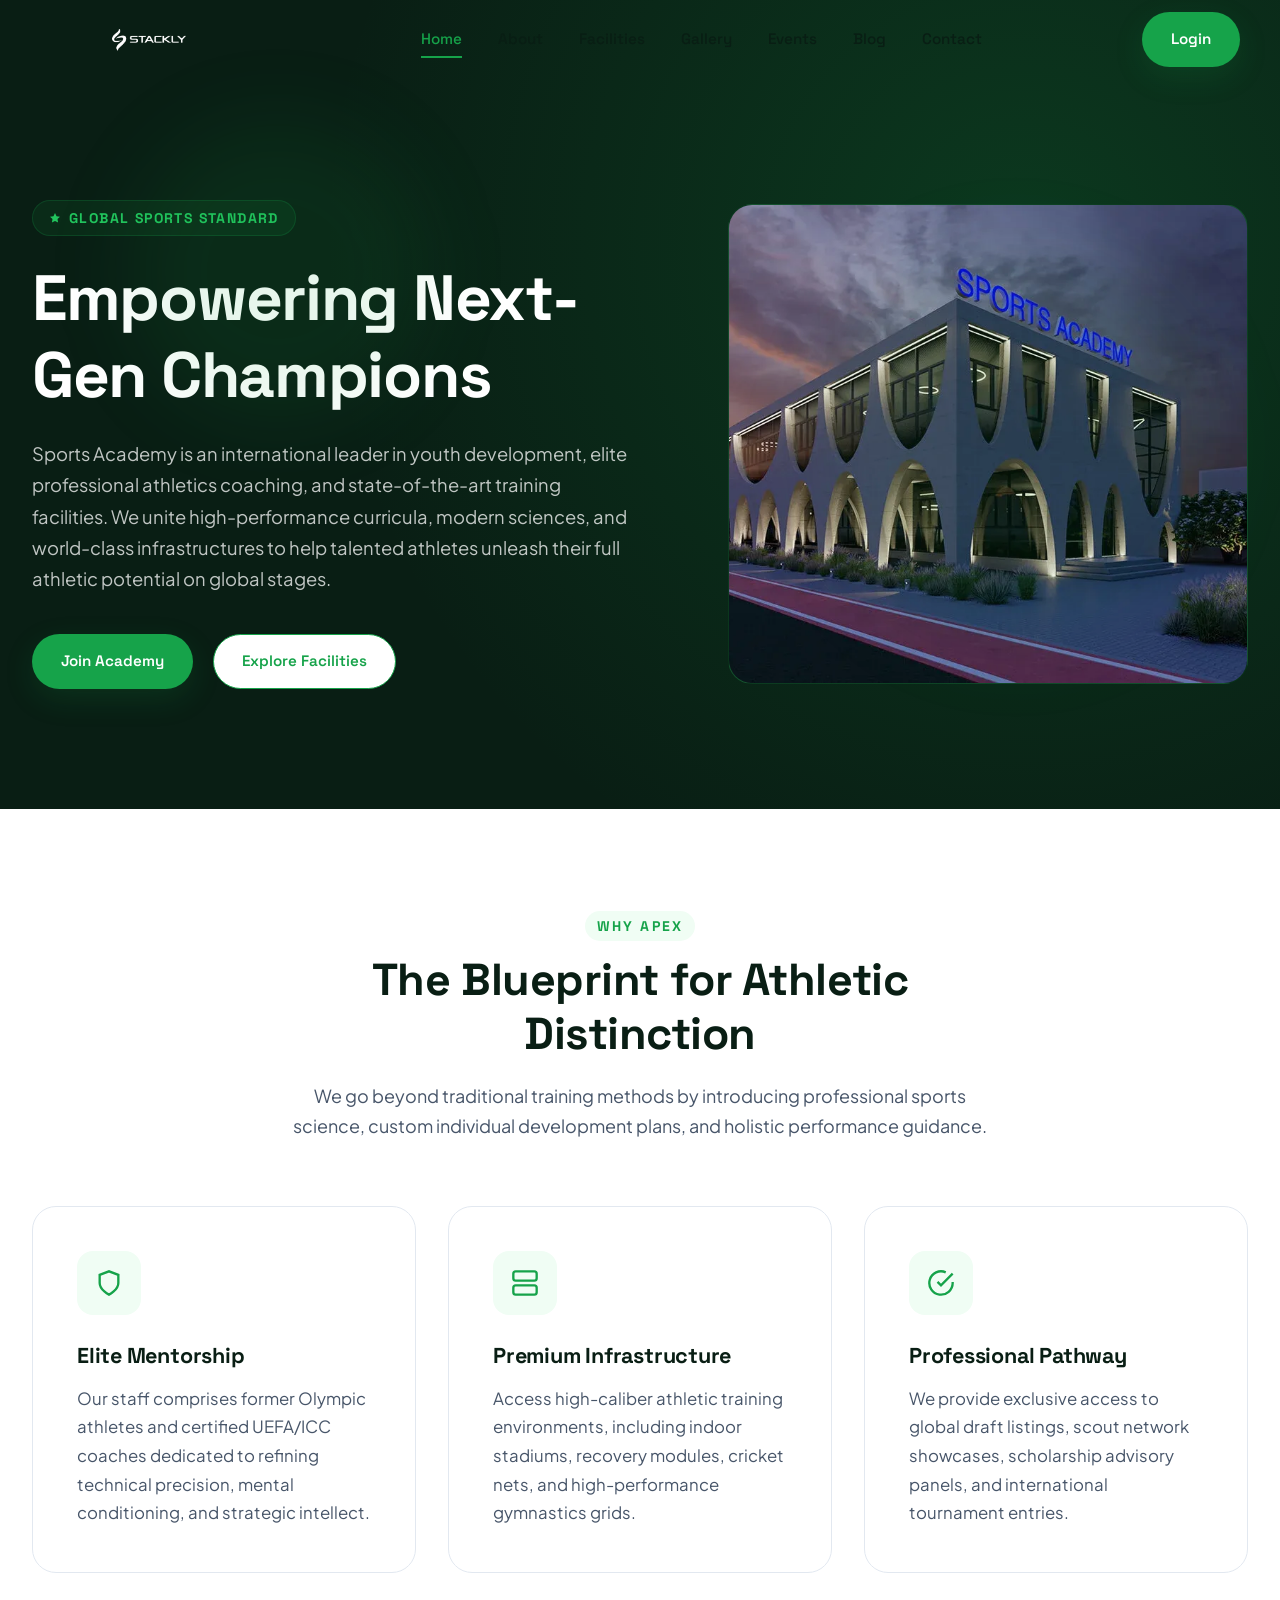
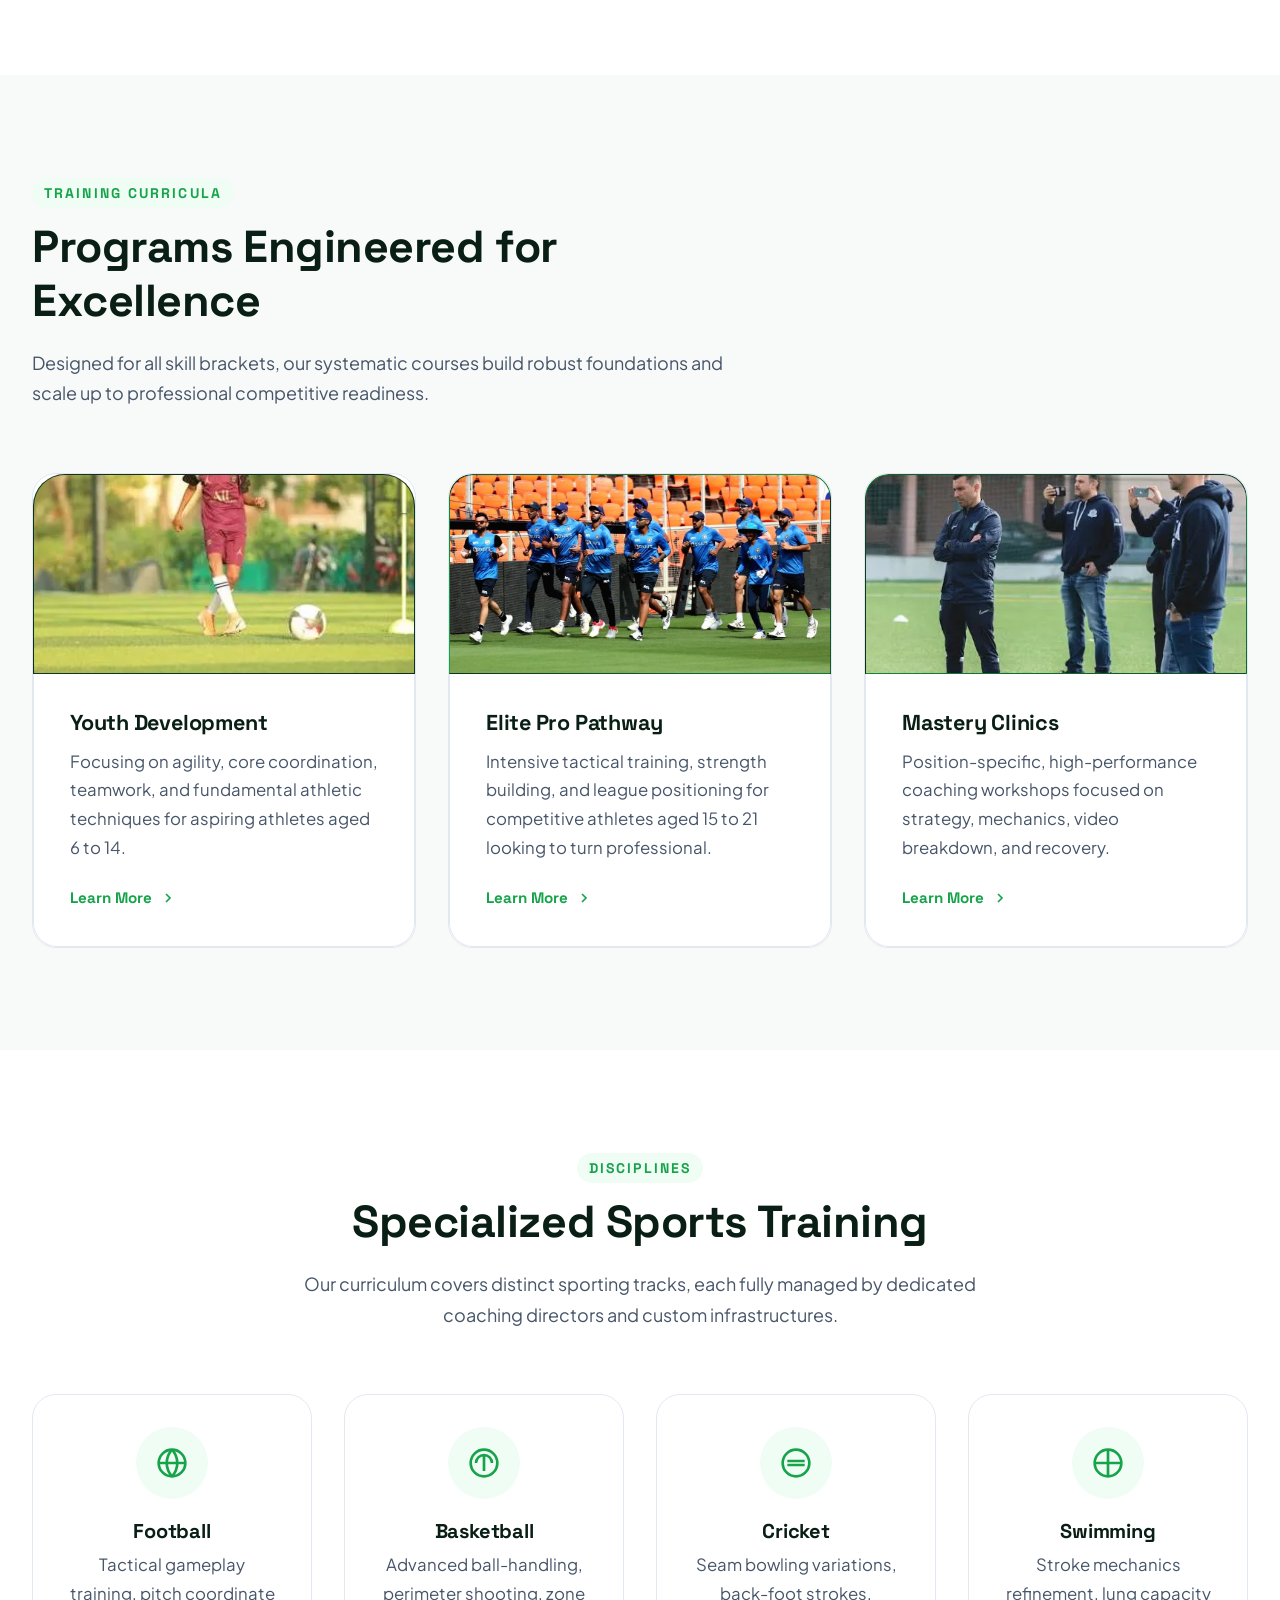
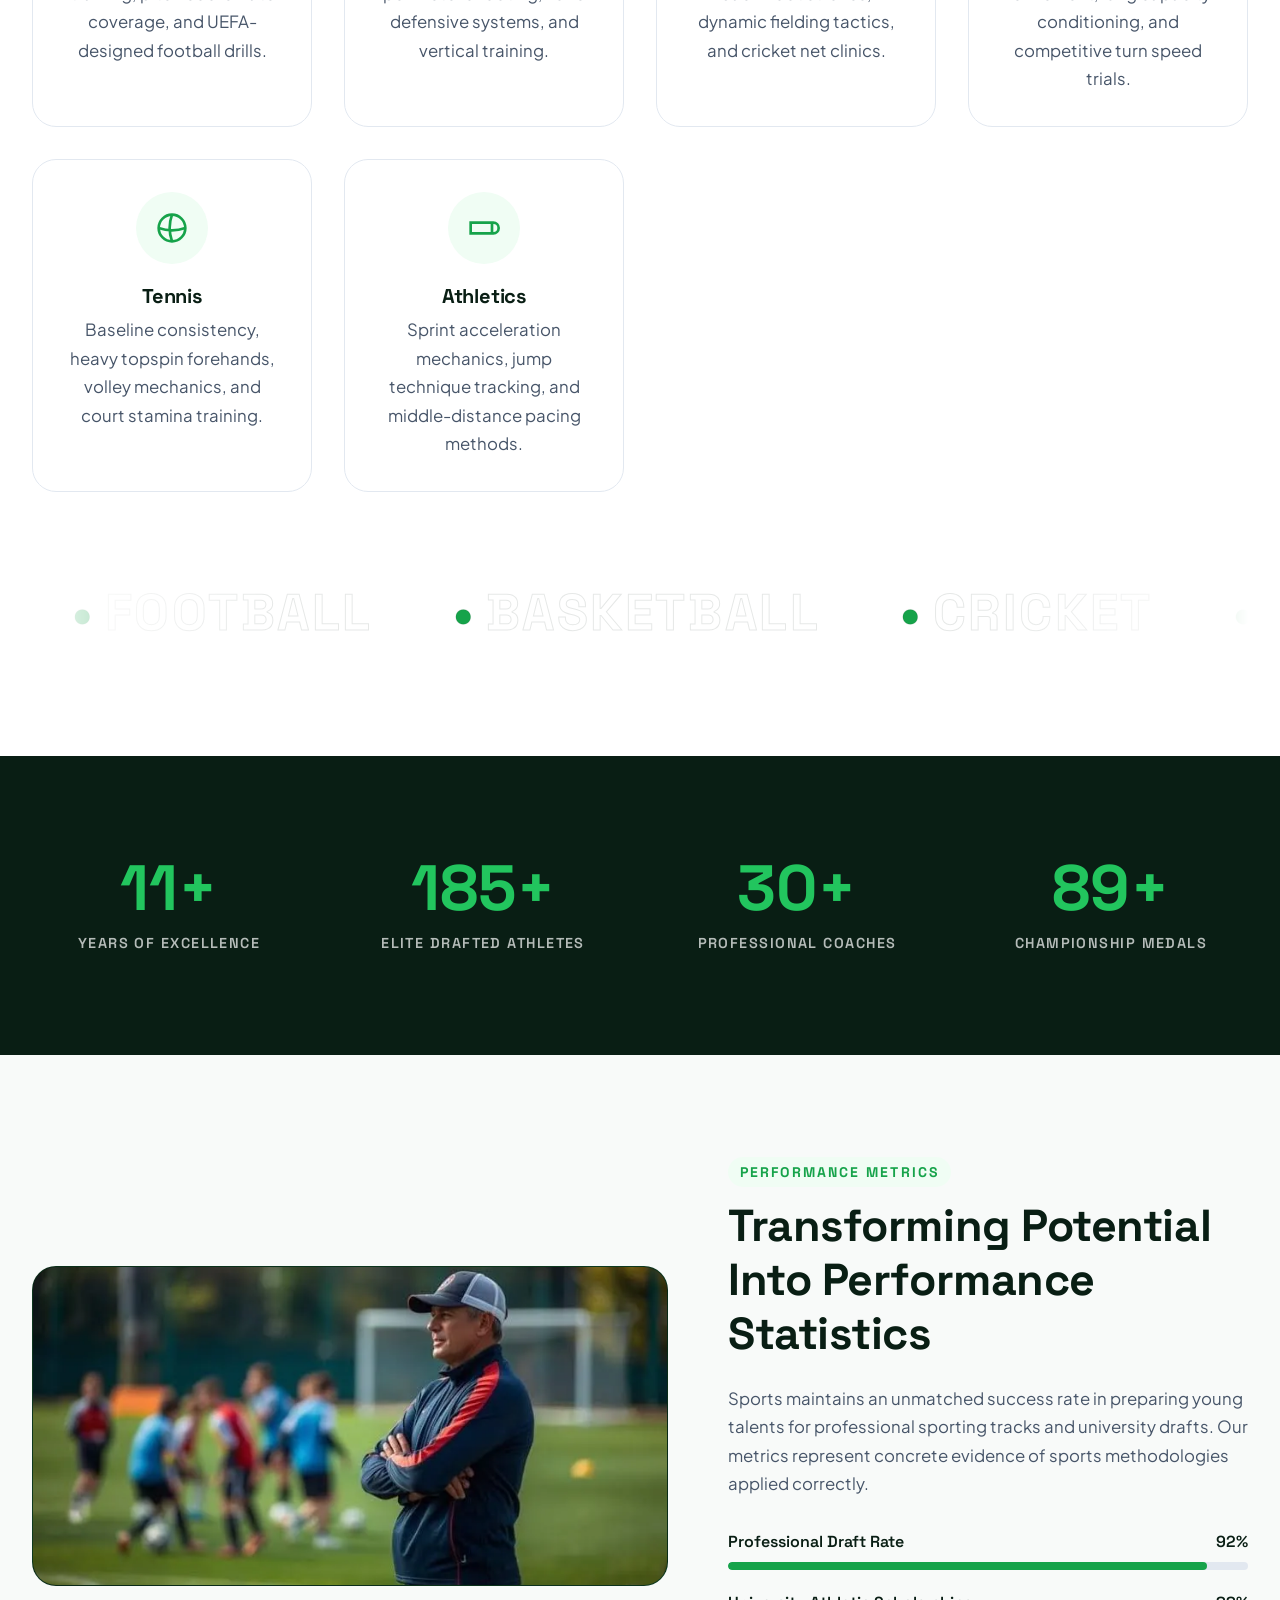
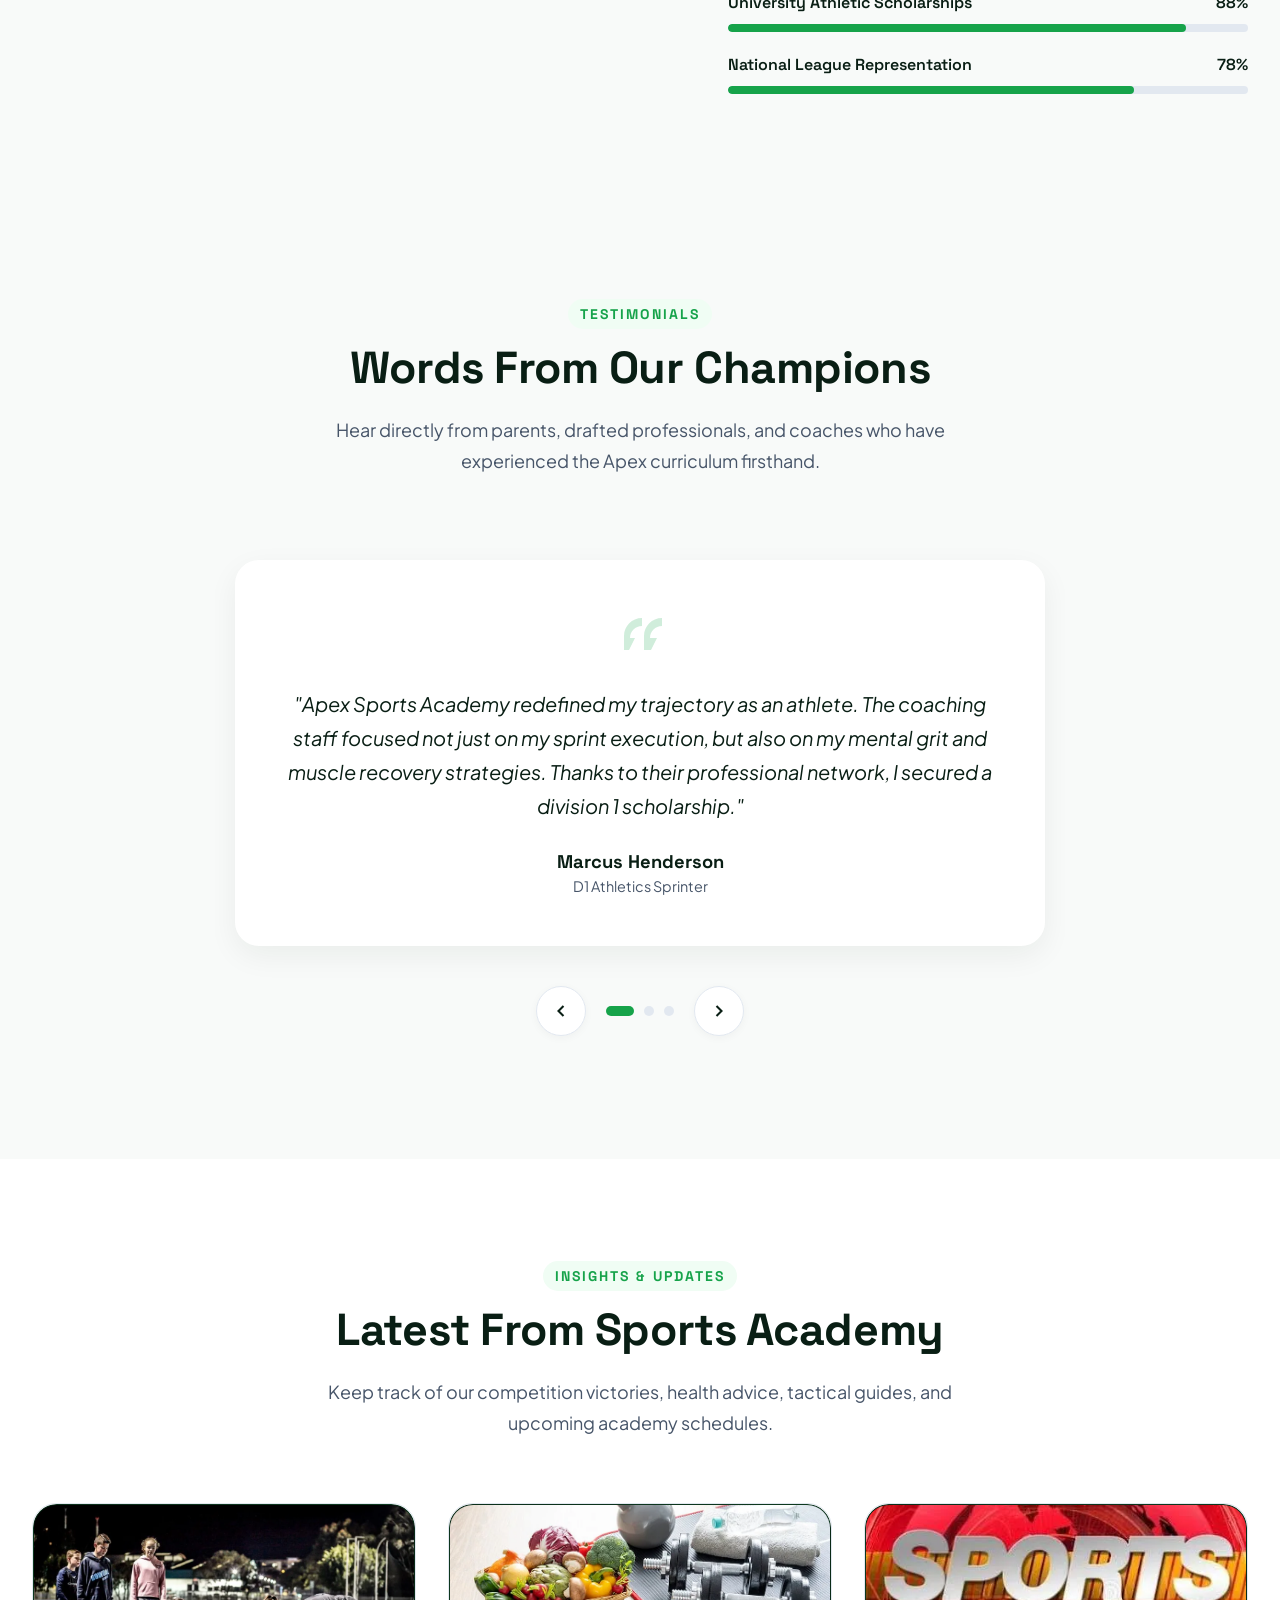
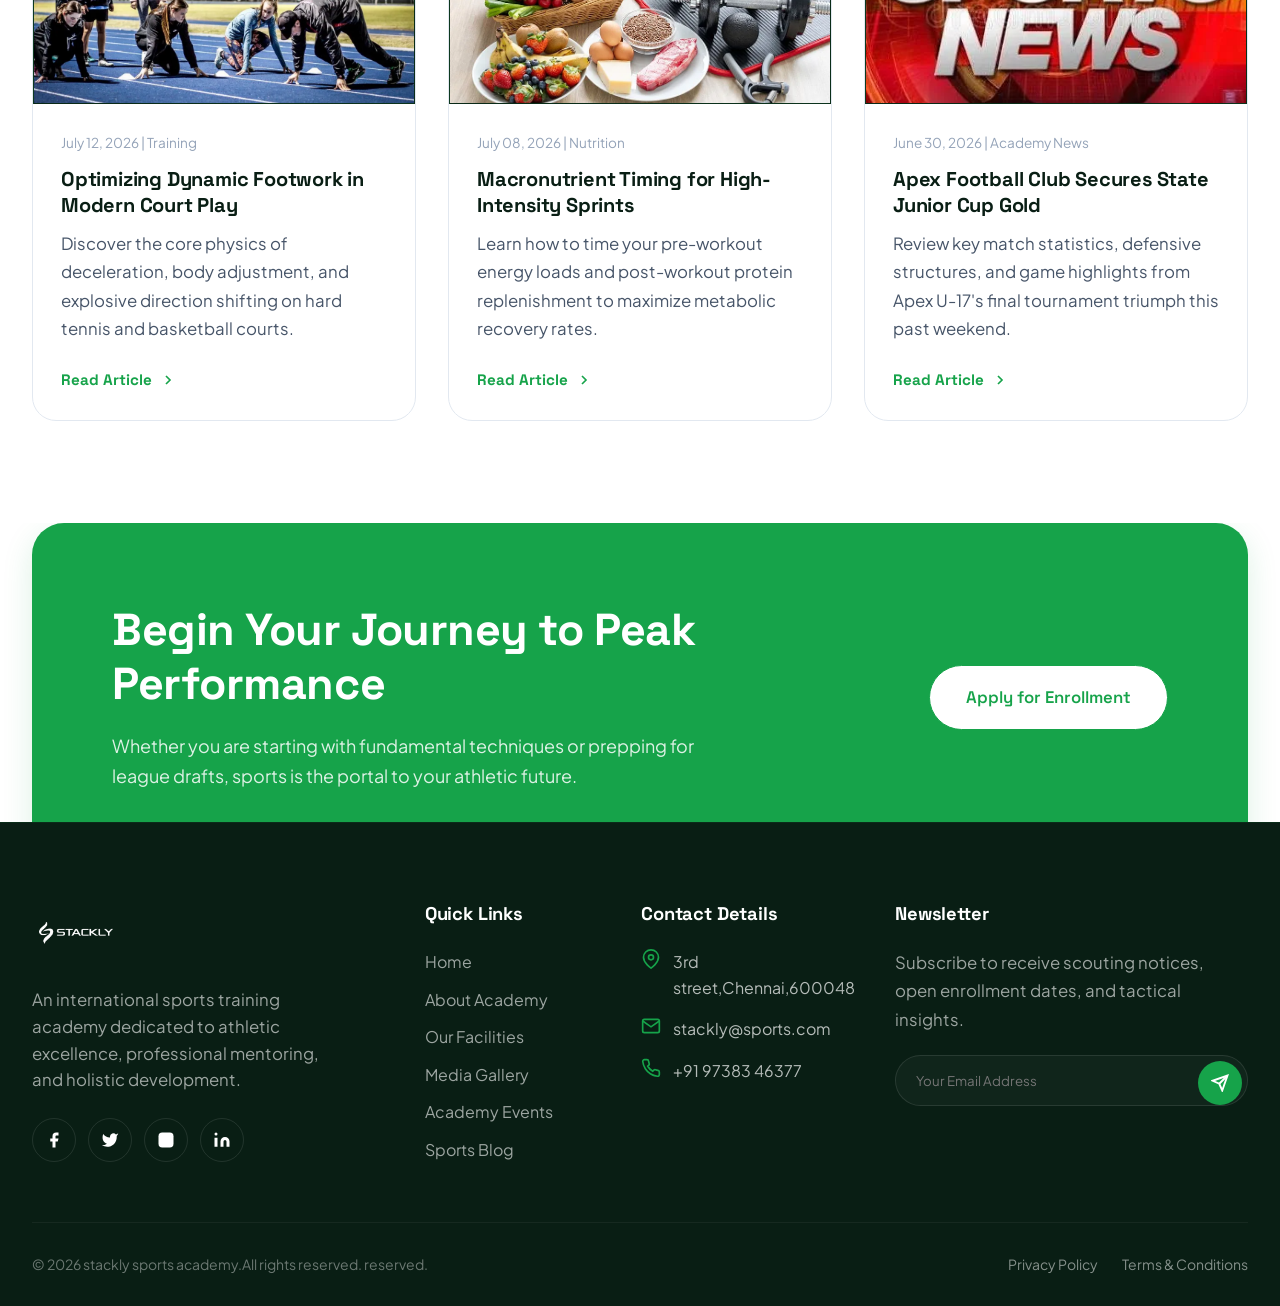
==== index.html @ f3dc6367 "first commit" ====
<!DOCTYPE html>
<html lang="en">

<head>
  <meta charset="UTF-8">
  <meta name="viewport" content="width=device-width, initial-scale=1.0">
  <title> Sports Academy </title>
  <meta name="description"
    content="Welcome to Apex Sports Academy, a premium international training center providing elite coaching, world-class athletic facilities, and professional development programs.">

  <!-- CSS Stylesheets -->
  <link rel="stylesheet" href="assets/css/variables.css">
  <link rel="stylesheet" href="assets/css/main.css">
  <link rel="stylesheet" href="assets/css/components.css">
  <link rel="stylesheet" href="assets/css/animations.css">
  <link rel="stylesheet" href="assets/css/pages.css">
</head>

<body>

  <!-- Scroll Progress Indicator -->
  <div class="scroll-progress-container">
    <div class="scroll-progress-bar"></div>
  </div>

  <!-- Custom Page Preloader -->
  <div id="loader-overlay">
    <div class="loader-card">
      <div class="loader-ring-wrapper">
        <div class="loader-glow"></div>
        <div class="loader-circle"></div>
        <img src="assets/logo.webp" alt="Apex Logo" class="loader-logo">
        <div class="particle p1"></div>
        <div class="particle p2"></div>
        <div class="particle p3"></div>
        <div class="particle p4"></div>
      </div>
      <h2 class="loader-title">Sports Academy</h2>
      <div class="loader-text-wrapper">
        <span class="loader-message">Preparing Your Experience</span>
        <span class="loader-dots"><span>.</span><span>.</span><span>.</span></span>
      </div>
    </div>
  </div>

  <!-- Sticky Navbar Header -->
  <header class="main-header">
    <div class="container nav-container">
      <a href="index.html" class="logo-link">
        <img src="assets/logo.webp" alt="IT Logo" class="site-logo">
      </a>

      <nav class="nav-menu">
        <a href="index.html" class="nav-link active">Home</a>
        <a href="about.html" class="nav-link">About</a>
        <a href="facilities.html" class="nav-link">Facilities</a>
        <a href="gallery.html" class="nav-link">Gallery</a>
        <a href="events.html" class="nav-link">Events</a>
        <a href="blog.html" class="nav-link">Blog</a>
        <a href="contact.html" class="nav-link">Contact</a>
      </nav>
      <div class="header-actions">
        <a href="#" class="btn btn-primary login-trigger">Login</a>
        <button class="mobile-nav-toggle" aria-label="Toggle Navigation">
          <span></span>
          <span></span>
          <span></span>
        </button>
      </div>
    </div>
  </header>

  <!-- Mobile Drawer Menu -->
  <div class="mobile-drawer-overlay"></div>
  <div class="mobile-drawer">
    <div class="mobile-drawer-logo-section">
      <a href="index.html" class="mobile-drawer-logo-link">
        <img src="assets/logo2.webp" alt="Sports Academy Logo" class="mobile-drawer-logo">
      </a>
    </div>
    <nav class="mobile-nav-links">
      <a href="index.html" class="mobile-nav-link active">
        <svg viewBox="0 0 24 24" width="18" height="18" fill="none" stroke="currentColor" stroke-width="2"
          stroke-linecap="round" stroke-linejoin="round">
          <path d="m3 9 9-7 9 7v11a2 2 0 0 1-2 2H5a2 2 0 0 1-2-2z" />
          <polyline points="9 22 9 12 15 12 15 22" />
        </svg>
        <span>Home</span>
      </a>
      <a href="about.html" class="mobile-nav-link">
        <svg viewBox="0 0 24 24" width="18" height="18" fill="none" stroke="currentColor" stroke-width="2"
          stroke-linecap="round" stroke-linejoin="round">
          <circle cx="12" cy="12" r="10" />
          <path d="M12 16v-4" />
          <path d="M12 8h.01" />
        </svg>
        <span>About</span>
      </a>
      <a href="facilities.html" class="mobile-nav-link">
        <svg viewBox="0 0 24 24" width="18" height="18" fill="none" stroke="currentColor" stroke-width="2"
          stroke-linecap="round" stroke-linejoin="round">
          <rect x="3" y="3" width="18" height="18" rx="2" />
          <path d="M9 3v18" />
          <path d="M15 3v18" />
          <path d="M3 9h18" />
          <path d="M3 15h18" />
        </svg>
        <span>Facilities</span>
      </a>
      <a href="gallery.html" class="mobile-nav-link">
        <svg viewBox="0 0 24 24" width="18" height="18" fill="none" stroke="currentColor" stroke-width="2"
          stroke-linecap="round" stroke-linejoin="round">
          <rect x="3" y="3" width="18" height="18" rx="2" ry="2" />
          <circle cx="9" cy="9" r="2" />
          <path d="m21 15-3.086-3.086a2 2 0 0 0-2.828 0L6 21" />
        </svg>
        <span>Gallery</span>
      </a>
      <a href="events.html" class="mobile-nav-link">
        <svg viewBox="0 0 24 24" width="18" height="18" fill="none" stroke="currentColor" stroke-width="2"
          stroke-linecap="round" stroke-linejoin="round">
          <rect x="3" y="4" width="18" height="18" rx="2" ry="2" />
          <line x1="16" y1="2" x2="16" y2="6" />
          <line x1="8" y1="2" x2="8" y2="6" />
          <line x1="3" y1="10" x2="21" y2="10" />
        </svg>
        <span>Events</span>
      </a>
      <a href="blog.html" class="mobile-nav-link">
        <svg viewBox="0 0 24 24" width="18" height="18" fill="none" stroke="currentColor" stroke-width="2"
          stroke-linecap="round" stroke-linejoin="round">
          <path d="M4 19.5v-15A2.5 2.5 0 0 1 6.5 2H20v20H6.5a2.5 2.5 0 0 1-2.5-2.5Z" />
          <path d="M6 6h10" />
          <path d="M6 10h10" />
        </svg>
        <span>Blog</span>
      </a>
      <a href="contact.html" class="mobile-nav-link">
        <svg viewBox="0 0 24 24" width="18" height="18" fill="none" stroke="currentColor" stroke-width="2"
          stroke-linecap="round" stroke-linejoin="round">
          <path
            d="M22 16.92v3a2 2 0 0 1-2.18 2 19.79 19.79 0 0 1-8.63-3.07 19.5 19.5 0 0 1-6-6 19.79 19.79 0 0 1-3.07-8.67A2 2 0 0 1 4.11 2h3a2 2 0 0 1 2 1.72 12.84 12.84 0 0 0 .7 2.81 2 2 0 0 1-.45 2.11L8.09 9.91a16 16 0 0 0 6 6l1.27-1.27a2 2 0 0 1 2.11-.45 12.84 12.84 0 0 0 2.81.7A2 2 0 0 1 22 16.92z" />
        </svg>
        <span>Contact</span>
      </a>
    </nav>
    <div class="mobile-drawer-btn-wrapper">
      <a href="#" class="btn btn-primary login-trigger">Login Portal</a>
    </div>
    <div class="mobile-drawer-contact-info">
      <div class="mobile-drawer-contact-title">📞 Contact Us</div>
      <a href="tel:+919865755478" class="mobile-drawer-contact-link">
        <svg viewBox="0 0 24 24" width="14" height="14" fill="none" stroke="currentColor" stroke-width="2.5"
          stroke-linecap="round" stroke-linejoin="round">
          <path
            d="M22 16.92v3a2 2 0 0 1-2.18 2 19.79 19.79 0 0 1-8.63-3.07 19.5 19.5 0 0 1-6-6 19.79 19.79 0 0 1-3.07-8.67A2 2 0 0 1 4.11 2h3a2 2 0 0 1 2 1.72 12.84 12.84 0 0 0 .7 2.81 2 2 0 0 1-.45 2.11L8.09 9.91a16 16 0 0 0 6 6l1.27-1.27a2 2 0 0 1 2.11-.45 12.84 12.84 0 0 0 2.81.7A2 2 0 0 1 22 16.92z" />
        </svg>
        <span>+91 98657-55478</span>
      </a>
    </div>
  </div>

  <main class="page-transitioning">
    <!-- Premium Hero Section -->
    <section class="hero-section">
      <div class="floating-shapes-container">
        <div class="floating-shape shape-1"></div>
        <div class="floating-shape shape-2"></div>
      </div>
      <div class="container">
        <div class="hero-grid">
          <div class="hero-content reveal fade-right">
            <span class="hero-tag">
              <svg width="12" height="12" viewBox="0 0 24 24" fill="currentColor">
                <polygon
                  points="12 2 15.09 8.26 22 9.27 17 14.14 18.18 21.02 12 17.77 5.82 21.02 7 14.14 2 9.27 8.91 8.26 12 2" />
              </svg>
              Global Sports Standard
            </span>
            <h1 class="hero-title">Empowering Next-Gen Champions</h1>
            <p class="hero-desc"> Sports Academy is an international leader in youth development, elite professional
              athletics coaching, and state-of-the-art training facilities. We unite high-performance curricula, modern
              sciences, and world-class infrastructures to help talented athletes unleash their full athletic potential
              on global stages.</p>
            <div class="hero-btns">
              <a href="contact.html" class="btn btn-primary">Join Academy</a>
              <a href="facilities.html" class="btn btn-secondary">Explore Facilities</a>
            </div>
          </div>
          <div class="hero-image reveal fade-left delay-2">
            <!-- Image Placeholder 1: Hero Image -->
            <div class="img-placeholder hero-placeholder">
              <img src="assets/h1.webp" alt="Apex Training Center Arena" class="site-image" loading="eager">
            </div>
          </div>
        </div>
      </div>
    </section>

    <!-- Why Choose Us Section -->
    <section class="wcu-section">
      <div class="container">
        <div class="section-header center reveal fade-up">
          <span class="section-tag">Why Apex</span>
          <h2 class="section-title">The Blueprint for Athletic Distinction</h2>
          <p class="section-desc">We go beyond traditional training methods by introducing professional sports science,
            custom individual development plans, and holistic performance guidance.</p>
        </div>
        <div class="grid grid-3">
          <div class="wcu-card card-lift reveal fade-up delay-1">
            <div class="wcu-icon-box">
              <svg viewBox="0 0 24 24">
                <path d="M12 22s8-4 8-10V5l-8-3-8 3v7c0 6 8 10 8 10z" />
              </svg>
            </div>
            <h3 class="wcu-title">Elite Mentorship</h3>
            <p>Our staff comprises former Olympic athletes and certified UEFA/ICC coaches dedicated to refining
              technical precision, mental conditioning, and strategic intellect.</p>
          </div>
          <div class="wcu-card card-lift reveal fade-up delay-2">
            <div class="wcu-icon-box">
              <svg viewBox="0 0 24 24">
                <rect x="2" y="2" width="20" height="8" rx="2" ry="2" />
                <rect x="2" y="14" width="20" height="8" rx="2" ry="2" />
                <line x1="6" y1="6" x2="6.01" y2="6" />
                <line x1="6" y1="18" x2="6.01" y2="18" />
              </svg>
            </div>
            <h3 class="wcu-title">Premium Infrastructure</h3>
            <p>Access high-caliber athletic training environments, including indoor stadiums, recovery modules, cricket
              nets, and high-performance gymnastics grids.</p>
          </div>
          <div class="wcu-card card-lift reveal fade-up delay-3">
            <div class="wcu-icon-box">
              <svg viewBox="0 0 24 24">
                <path d="M22 11.08V12a10 10 0 1 1-5.93-9.14" />
                <polyline points="22 4 12 14.01 9 11.01" />
              </svg>
            </div>
            <h3 class="wcu-title">Professional Pathway</h3>
            <p>We provide exclusive access to global draft listings, scout network showcases, scholarship advisory
              panels, and international tournament entries.</p>
          </div>
        </div>
      </div>
    </section>

    <!-- Training Programs Section -->
    <section class="programs-section" style="background-color: var(--color-gray-light);">
      <div class="container">
        <div class="section-header reveal fade-up">
          <span class="section-tag">Training Curricula</span>
          <h2 class="section-title">Programs Engineered for Excellence</h2>
          <p class="section-desc">Designed for all skill brackets, our systematic courses build robust foundations and
            scale up to professional competitive readiness.</p>
        </div>
        <div class="grid grid-3">
          <div class="program-card card-lift reveal fade-up delay-1">
            <!-- Image Placeholder 2: About Image (reused for program visual representation) -->
            <div class="img-placeholder about-placeholder"
              style="min-height: 200px; border-bottom-left-radius: 0; border-bottom-right-radius: 0;">
              <img src="assets/h2.webp" alt="Youth Development Training" loading="lazy">
            </div>
            <div class="program-content">
              <h3 class="program-title">Youth Development</h3>
              <p class="program-desc">Focusing on agility, core coordination, teamwork, and fundamental athletic
                techniques for aspiring athletes aged 6 to 14.</p>
              <a href="about.html" class="program-link">
                Learn More
                <svg viewBox="0 0 24 24">
                  <polyline points="9 18 15 12 9 6" />
                </svg>
              </a>
            </div>
          </div>
          <div class="program-card card-lift reveal fade-up delay-2">
            <!-- Image Placeholder 3: Facilities Image (reused for program visual representation) -->
            <div class="img-placeholder facilities-placeholder"
              style="min-height: 200px; border-bottom-left-radius: 0; border-bottom-right-radius: 0;">
              <img src="assets/h3.webp" alt="Elite Pro Pathway Running" loading="lazy">
            </div>
            <div class="program-content">
              <h3 class="program-title">Elite Pro Pathway</h3>
              <p class="program-desc">Intensive tactical training, strength building, and league positioning for
                competitive athletes aged 15 to 21 looking to turn professional.</p>
              <a href="about.html" class="program-link">
                Learn More
                <svg viewBox="0 0 24 24">
                  <polyline points="9 18 15 12 9 6" />
                </svg>
              </a>
            </div>
          </div>
          <div class="program-card card-lift reveal fade-up delay-3">
            <!-- Image Placeholder 5: CTA Image (reused for program visual representation) -->
            <div class="img-placeholder cta-placeholder"
              style="min-height: 200px; border-bottom-left-radius: 0; border-bottom-right-radius: 0;">
              <img src="assets/h4.webp" alt="Coaching Mastery Clinics" loading="lazy">
            </div>
            <div class="program-content">
              <h3 class="program-title">Mastery Clinics</h3>
              <p class="program-desc">Position-specific, high-performance coaching workshops focused on strategy,
                mechanics, video breakdown, and recovery.</p>
              <a href="about.html" class="program-link">
                Learn More
                <svg viewBox="0 0 24 24">
                  <polyline points="9 18 15 12 9 6" />
                </svg>
              </a>
            </div>
          </div>
        </div>
      </div>
    </section>

    <!-- Sports Categories Section -->
    <section class="sports-categories-section">
      <div class="container">
        <div class="section-header center reveal fade-up">
          <span class="section-tag">Disciplines</span>
          <h2 class="section-title">Specialized Sports Training</h2>
          <p class="section-desc">Our curriculum covers distinct sporting tracks, each fully managed by dedicated
            coaching directors and custom infrastructures.</p>
        </div>
        <div class="grid grid-3" style="margin-bottom: 80px;">
          <div class="sport-category-card card-lift reveal fade-up delay-1">
            <div class="sport-icon-box">
              <svg viewBox="0 0 24 24">
                <circle cx="12" cy="12" r="10" />
                <path
                  d="M12 2a15.3 15.3 0 0 1 4 10 15.3 15.3 0 0 1-4 10M12 2a15.3 15.3 0 0 0-4 10 15.3 15.3 0 0 0 4 10M2 12h20" />
              </svg>
            </div>
            <h3 class="sport-title">Football</h3>
            <p>Tactical gameplay training, pitch coordinate coverage, and UEFA-designed football drills.</p>
          </div>
          <div class="sport-category-card card-lift reveal fade-up delay-2">
            <div class="sport-icon-box">
              <svg viewBox="0 0 24 24">
                <circle cx="12" cy="12" r="10" />
                <path d="M6 12a6 6 0 0 1 12 0M12 6v12" />
              </svg>
            </div>
            <h3 class="sport-title">Basketball</h3>
            <p>Advanced ball-handling, perimeter shooting, zone defensive systems, and vertical training.</p>
          </div>
          <div class="sport-category-card card-lift reveal fade-up delay-3">
            <div class="sport-icon-box">
              <svg viewBox="0 0 24 24">
                <circle cx="12" cy="12" r="10" />
                <path d="M5.5 10.5h13M5.5 13.5h13" />
              </svg>
            </div>
            <h3 class="sport-title">Cricket</h3>
            <p>Seam bowling variations, back-foot strokes, dynamic fielding tactics, and cricket net clinics.</p>
          </div>
          <div class="sport-category-card card-lift reveal fade-up delay-4">
            <div class="sport-icon-box">
              <svg viewBox="0 0 24 24">
                <path d="M2 12h20M12 2v20" />
                <circle cx="12" cy="12" r="10" />
              </svg>
            </div>
            <h3 class="sport-title">Swimming</h3>
            <p>Stroke mechanics refinement, lung capacity conditioning, and competitive turn speed trials.</p>
          </div>
          <div class="sport-category-card card-lift reveal fade-up delay-5">
            <div class="sport-icon-box">
              <svg viewBox="0 0 24 24">
                <circle cx="12" cy="12" r="10" />
                <path d="M12 2a30 30 0 0 0 0 20M2 12a30 30 0 0 0 20 0" />
              </svg>
            </div>
            <h3 class="sport-title">Tennis</h3>
            <p>Baseline consistency, heavy topspin forehands, volley mechanics, and court stamina training.</p>
          </div>
          <div class="sport-category-card card-lift reveal fade-up delay-6">
            <div class="sport-icon-box">
              <svg viewBox="0 0 24 24">
                <path d="M18 8h1a4 4 0 0 1 0 8h-1M2 8h16v8H2z" />
              </svg>
            </div>
            <h3 class="sport-title">Athletics</h3>
            <p>Sprint acceleration mechanics, jump technique tracking, and middle-distance pacing methods.</p>
          </div>
        </div>

        <!-- Infinite Logo Marquee of Sports Tags -->
        <div class="marquee-container reveal blur-reveal">
          <div class="marquee-track">
            <div class="marquee-sport-tag"><span>•</span>Football</div>
            <div class="marquee-sport-tag"><span>•</span>Basketball</div>
            <div class="marquee-sport-tag"><span>•</span>Cricket</div>
            <div class="marquee-sport-tag"><span>•</span>Swimming</div>
            <div class="marquee-sport-tag"><span>•</span>Tennis</div>
            <div class="marquee-sport-tag"><span>•</span>Athletics</div>
            <div class="marquee-sport-tag"><span>•</span>Gymnastics</div>
          </div>
        </div>
      </div>
    </section>

    <!-- Achievements Counters Section -->
    <section class="counter-section">
      <div class="container">
        <div class="counter-grid">
          <div class="counter-item reveal fade-up delay-1">
            <div class="counter-number">15+</div>
            <div class="counter-label">Years of Excellence</div>
          </div>
          <div class="counter-item reveal fade-up delay-2">
            <div class="counter-number">250+</div>
            <div class="counter-label">Elite Drafted Athletes</div>
          </div>
          <div class="counter-item reveal fade-up delay-3">
            <div class="counter-number">40+</div>
            <div class="counter-label">Professional Coaches</div>
          </div>
          <div class="counter-item reveal fade-up delay-4">
            <div class="counter-number">120+</div>
            <div class="counter-label">Championship Medals</div>
          </div>
        </div>
      </div>
    </section>

    <!-- Success Statistics Section -->
    <section class="success-stats-section" style="background-color: var(--color-gray-light);">
      <div class="container">
        <div class="hero-grid">
          <div class="stats-visual reveal fade-right">
            <!-- Image Placeholder 4: Gallery Image (reused for achievements display) -->
            <div class="img-placeholder gallery-placeholder">
              <img src="assets/h5.webp" alt="Success Achievements Celebration" loading="lazy">
            </div>
          </div>
          <div class="stats-content reveal fade-left delay-2">
            <span class="section-tag">Performance metrics</span>
            <h2 class="section-title" style="margin-bottom: 24px;">Transforming Potential Into Performance Statistics
            </h2>
            <p style="margin-bottom: 30px;">Sports maintains an unmatched success rate in preparing young talents for
              professional sporting tracks and university drafts. Our metrics represent concrete evidence of sports
              methodologies applied correctly.</p>

            <div class="stats-bars" style="display: flex; flex-direction: column; gap: 20px;">
              <div>
                <div class="flex-between"
                  style="margin-bottom: 8px; font-weight: 600; font-family: var(--font-family-headings);">
                  <span>Professional Draft Rate</span>
                  <span>92%</span>
                </div>
                <div
                  style="width: 100%; height: 8px; background-color: var(--color-gray-border); border-radius: var(--radius-full); overflow: hidden;">
                  <div
                    style="width: 92%; height: 100%; background-color: var(--color-sports-green); border-radius: var(--radius-full);">
                  </div>
                </div>
              </div>
              <div>
                <div class="flex-between"
                  style="margin-bottom: 8px; font-weight: 600; font-family: var(--font-family-headings);">
                  <span>University Athletic Scholarships</span>
                  <span>88%</span>
                </div>
                <div
                  style="width: 100%; height: 8px; background-color: var(--color-gray-border); border-radius: var(--radius-full); overflow: hidden;">
                  <div
                    style="width: 88%; height: 100%; background-color: var(--color-sports-green); border-radius: var(--radius-full);">
                  </div>
                </div>
              </div>
              <div>
                <div class="flex-between"
                  style="margin-bottom: 8px; font-weight: 600; font-family: var(--font-family-headings);">
                  <span>National League Representation</span>
                  <span>78%</span>
                </div>
                <div
                  style="width: 100%; height: 8px; background-color: var(--color-gray-border); border-radius: var(--radius-full); overflow: hidden;">
                  <div
                    style="width: 78%; height: 100%; background-color: var(--color-sports-green); border-radius: var(--radius-full);">
                  </div>
                </div>
              </div>
            </div>
          </div>
        </div>
      </div>
    </section>

    <!-- Testimonials Carousel Section -->
    <section class="testimonials-section">
      <div class="container">
        <div class="section-header center reveal fade-up">
          <span class="section-tag">Testimonials</span>
          <h2 class="section-title">Words From Our Champions</h2>
          <p class="section-desc">Hear directly from parents, drafted professionals, and coaches who have experienced
            the Apex curriculum firsthand.</p>
        </div>

        <div class="carousel-container reveal zoom-reveal">
          <div class="carousel-track">
            <!-- Slide 1 -->
            <div class="carousel-slide active">
              <div class="testimonial-card">
                <div class="quote-icon">
                  <svg viewBox="0 0 24 24">
                    <path
                      d="M3 21h3.5l3-6H7c0-3.3 2.7-6 6-6V5c-5 0-9 4-9 9v7zm11 0h3.5l3-6h-3.5c0-3.3 2.7-6 6-6V5c-5 0-9 4-9 9v7z" />
                  </svg>
                </div>
                <p class="testimonial-text">"Apex Sports Academy redefined my trajectory as an athlete. The coaching
                  staff focused not just on my sprint execution, but also on my mental grit and muscle recovery
                  strategies. Thanks to their professional network, I secured a division 1 scholarship."</p>
                <h4 class="testimonial-author-title">Marcus Henderson</h4>
                <span class="testimonial-author-role">D1 Athletics Sprinter</span>
              </div>
            </div>
            <!-- Slide 2 -->
            <div class="carousel-slide">
              <div class="testimonial-card">
                <div class="quote-icon">
                  <svg viewBox="0 0 24 24">
                    <path
                      d="M3 21h3.5l3-6H7c0-3.3 2.7-6 6-6V5c-5 0-9 4-9 9v7zm11 0h3.5l3-6h-3.5c0-3.3 2.7-6 6-6V5c-5 0-9 4-9 9v7z" />
                  </svg>
                </div>
                <p class="testimonial-text">"As parents, we wanted an academy that prioritizes athletic development
                  without sacrificing education or safety. The coaching mentors at Apex are incredible. Our daughter's
                  basketball game has excelled alongside her team collaboration skills."</p>
                <h4 class="testimonial-author-title">Sarah &amp; David Collins</h4>
                <span class="testimonial-author-role">Parents of Youth Athlete</span>
              </div>
            </div>
            <!-- Slide 3 -->
            <div class="carousel-slide">
              <div class="testimonial-card">
                <div class="quote-icon">
                  <svg viewBox="0 0 24 24">
                    <path
                      d="M3 21h3.5l3-6H7c0-3.3 2.7-6 6-6V5c-5 0-9 4-9 9v7zm11 0h3.5l3-6h-3.5c0-3.3 2.7-6 6-6V5c-5 0-9 4-9 9v7z" />
                  </svg>
                </div>
                <p class="testimonial-text">"Having coached in professional systems globally, I find Apex's
                  infrastructure and structured syllabus to be comparable to international club standards. It provides
                  the ideal sandbox for high-performance development."</p>
                <h4 class="testimonial-author-title">Coach Adrian Vance</h4>
                <span class="testimonial-author-role">Head of Tactical Development</span>
              </div>
            </div>
          </div>

          <div class="carousel-controls">
            <button class="carousel-arrow prev" aria-label="Previous Slide">
              <svg viewBox="0 0 24 24">
                <polyline points="15 18 9 12 15 6" />
              </svg>
            </button>
            <div class="carousel-dots"></div>
            <button class="carousel-arrow next" aria-label="Next Slide">
              <svg viewBox="0 0 24 24">
                <polyline points="9 18 15 12 9 6" />
              </svg>
            </button>
          </div>
        </div>
      </div>
    </section>

    <!-- Latest News Section -->
    <section class="news-section">
      <div class="container">
        <div class="section-header center reveal fade-up">
          <span class="section-tag">Insights &amp; Updates</span>
          <h2 class="section-title">Latest From Sports Academy</h2>
          <p class="section-desc">Keep track of our competition victories, health advice, tactical guides, and upcoming
            academy schedules.</p>
        </div>
        <div class="grid grid-3">
          <article class="blog-card card-lift reveal fade-up delay-1">
            <div class="img-placeholder gallery-placeholder"
              style="min-height: 200px; border-bottom-left-radius: 0; border-bottom-right-radius: 0;">
              <img src="assets/h6.webp" alt="Optimizing Dynamic Footwork" loading="lazy">
            </div>
            <div class="blog-card-content">
              <div class="blog-card-meta">July 12, 2026 | Training</div>
              <h3 class="blog-card-title"><a href="blog.html">Optimizing Dynamic Footwork in Modern Court Play</a></h3>
              <p class="blog-card-desc">Discover the core physics of deceleration, body adjustment, and explosive
                direction shifting on hard tennis and basketball courts.</p>
              <a href="blog.html" class="program-link" style="margin-top: auto;">Read Article <svg viewBox="0 0 24 24">
                  <polyline points="9 18 15 12 9 6" />
                </svg></a>
            </div>
          </article>
          <article class="blog-card card-lift reveal fade-up delay-2">
            <div class="img-placeholder gallery-placeholder"
              style="min-height: 200px; border-bottom-left-radius: 0; border-bottom-right-radius: 0;">
              <img src="assets/h7.webp" alt="Macronutrient Sprint Timing" loading="lazy">
            </div>
            <div class="blog-card-content">
              <div class="blog-card-meta">July 08, 2026 | Nutrition</div>
              <h3 class="blog-card-title"><a href="blog.html">Macronutrient Timing for High-Intensity Sprints</a></h3>
              <p class="blog-card-desc">Learn how to time your pre-workout energy loads and post-workout protein
                replenishment to maximize metabolic recovery rates.</p>
              <a href="blog.html" class="program-link" style="margin-top: auto;">Read Article <svg viewBox="0 0 24 24">
                  <polyline points="9 18 15 12 9 6" />
                </svg></a>
            </div>
          </article>
          <article class="blog-card card-lift reveal fade-up delay-3">
            <div class="img-placeholder gallery-placeholder"
              style="min-height: 200px; border-bottom-left-radius: 0; border-bottom-right-radius: 0;">
              <img src="assets/h8.webp" alt="Football State Junior Cup Victory" loading="lazy">
            </div>
            <div class="blog-card-content">
              <div class="blog-card-meta">June 30, 2026 | Academy News</div>
              <h3 class="blog-card-title"><a href="blog.html">Apex Football Club Secures State Junior Cup Gold</a></h3>
              <p class="blog-card-desc">Review key match statistics, defensive structures, and game highlights from Apex
                U-17's final tournament triumph this past weekend.</p>
              <a href="blog.html" class="program-link" style="margin-top: auto;">Read Article <svg viewBox="0 0 24 24">
                  <polyline points="9 18 15 12 9 6" />
                </svg></a>
            </div>
          </article>
        </div>
      </div>
    </section>

    <!-- Final CTA Section (Overhanging visually into footer) -->
    <section class="cta-section-wrapper">
      <div class="container">
        <div class="final-cta-banner reveal zoom-reveal">
          <div class="final-cta-grid">
            <div>
              <h2 class="final-cta-title">Begin Your Journey to Peak Performance</h2>
              <p class="final-cta-desc">Whether you are starting with fundamental techniques or prepping for league
                drafts, sports is the portal to your athletic future.</p>
            </div>
            <div class="final-cta-actions">
              <!-- Image Placeholder 5: CTA Image (used inside final CTA card visually) -->
              <div class="img-placeholder cta-placeholder" style="display: none;"></div>
              <a href="contact.html" class="btn btn-secondary"
                style="font-size: 1.05rem; padding: 18px 36px; background-color: var(--color-white); color: var(--color-sports-green);">Apply
                for Enrollment</a>
            </div>
          </div>
        </div>
      </div>
    </section>
  </main>

  <!-- Global Footer -->
  <footer class="main-footer">
    <div class="container">
      <div class="footer-top">
        <div class="footer-brand">
          <a href="index.html" class="brand-logo">
            <img src="assets/logo.webp" alt="IT Logo" class="site-logo">
          </a>
          <p>An international sports training academy dedicated to athletic excellence, professional mentoring, and
            holistic development.</p>
          <div class="social-links">
            <a href="#" class="social-icon" aria-label="Facebook">
              <svg viewBox="0 0 24 24">
                <path d="M18 2h-3a5 5 0 0 0-5 5v3H7v4h3v8h4v-8h3l1-4h-4V7a1 1 0 0 1 1-1h3z" />
              </svg>
            </a>
            <a href="#" class="social-icon" aria-label="Twitter">
              <svg viewBox="0 0 24 24">
                <path
                  d="M23 3a10.9 10.9 0 0 1-3.14 1.53 4.48 4.48 0 0 0-7.86 3v1A10.66 10.66 0 0 1 3 4s-4 9 5 13a11.64 11.64 0 0 1-7 2c9 5 20 0 20-11.5a4.5 4.5 0 0 0-.08-.83A7.72 7.72 0 0 0 23 3z" />
              </svg>
            </a>
            <a href="#" class="social-icon" aria-label="Instagram">
              <svg viewBox="0 0 24 24">
                <rect x="2" y="2" width="20" height="20" rx="5" ry="5" />
                <path d="M16 11.37A4 4 0 1 1 12.63 8 4 4 0 0 1 16 11.37z" />
                <line x1="17.5" y1="6.5" x2="17.51" y2="6.5" />
              </svg>
            </a>
            <a href="#" class="social-icon" aria-label="LinkedIn">
              <svg viewBox="0 0 24 24">
                <path d="M16 8a6 6 0 0 1 6 6v7h-4v-7a2 2 0 0 0-2-2 2 2 0 0 0-2 2v7h-4v-7a6 6 0 0 1 6-6z" />
                <rect x="2" y="9" width="4" height="12" />
                <circle cx="4" cy="4" r="2" />
              </svg>
            </a>
          </div>
        </div>
        <div>
          <h3 class="footer-title">Quick Links</h3>
          <ul class="footer-links">
            <li><a href="index.html" class="footer-link">Home</a></li>
            <li><a href="about.html" class="footer-link">About Academy</a></li>
            <li><a href="facilities.html" class="footer-link">Our Facilities</a></li>
            <li><a href="gallery.html" class="footer-link">Media Gallery</a></li>
            <li><a href="events.html" class="footer-link">Academy Events</a></li>
            <li><a href="blog.html" class="footer-link">Sports Blog</a></li>
          </ul>
        </div>
        <div>
          <h3 class="footer-title">Contact Details</h3>
          <ul class="footer-contact-list">
            <li class="footer-contact-item">
              <svg viewBox="0 0 24 24">
                <path d="M21 10c0 7-9 13-9 13s-9-6-9-13a9 9 0 0 1 18 0z" />
                <circle cx="12" cy="10" r="3" />
              </svg>
              <span>3rd street,Chennai,600048</span>
            </li>
            <li class="footer-contact-item">
              <svg viewBox="0 0 24 24">
                <path d="M4 4h16c1.1 0 2 .9 2 2v12c0 1.1-.9 2-2 2H4c-1.1 0-2-.9-2-2V6c0-1.1.9-2 2-2z" />
                <polyline points="22,6 12,13 2,6" />
              </svg>
              <span>stackly@sports.com</span>
            </li>
            <li class="footer-contact-item">
              <svg viewBox="0 0 24 24">
                <path
                  d="M22 16.92v3a2 2 0 0 1-2.18 2 19.79 19.79 0 0 1-8.63-3.07 19.5 19.5 0 0 1-6-6 19.79 19.79 0 0 1-3.07-8.67A2 2 0 0 1 4.11 2h3a2 2 0 0 1 2 1.72 12.84 12.84 0 0 0 .7 2.81 2 2 0 0 1-.45 2.11L8.09 9.91a16 16 0 0 0 6 6l1.27-1.27a2 2 0 0 1 2.11-.45 12.84 12.84 0 0 0 2.81.7A2 2 0 0 1 22 16.92z" />
              </svg>
              <span>+91 97383 46377 </span>
            </li>
          </ul>
        </div>
        <div class="footer-newsletter">
          <h3 class="footer-title">Newsletter</h3>
          <p>Subscribe to receive scouting notices, open enrollment dates, and tactical insights.</p>
          <form class="newsletter-form"
            onsubmit="event.preventDefault(); alert('Subscribed successfully!'); this.reset();">
            <input type="email" placeholder="Your Email Address" class="newsletter-input" required
              aria-label="Email Address">
            <button type="submit" class="newsletter-btn" aria-label="Subscribe">
              <svg viewBox="0 0 24 24">
                <line x1="22" y1="2" x2="11" y2="13" />
                <polygon points="22 2 15 22 11 13 2 9 22 2" />
              </svg>
            </button>
          </form>
        </div>
      </div>
      <div class="footer-bottom">
        <span class="copyright">&copy; <span id="copyright-year">2026</span> stackly sports academy.All rights reserved.
          reserved.</span>
        <div class="footer-bottom-links">
          <a href="#" class="footer-bottom-link">Privacy Policy</a>
          <a href="#" class="footer-bottom-link">Terms &amp; Conditions</a>
        </div>
      </div>
    </div>
  </footer>

  <!-- Login Modal Dialog Overlay -->
  <div class="modal-overlay">
    <div class="modal-wrapper">
      <button class="modal-close-btn" aria-label="Close Portal Modal">
        <svg viewBox="0 0 24 24">
          <line x1="18" y1="6" x2="6" y2="18" />
          <line x1="6" y1="6" x2="18" y2="18" />
        </svg>
      </button>
      <div class="modal-form-content">
        <div class="modal-header">
          <h3 class="modal-title">Apex Sports Portal</h3>
          <p class="modal-subtitle">Select your account profile and enter your credentials</p>
        </div>
        <form id="login-form" novalidate>
          <div class="select-wrapper">
            <label class="select-label" for="login-role">Login As</label>
            <select class="custom-select" id="login-role">
              <option value="Player">Player Login</option>
              <option value="Admin">Admin Login</option>
            </select>
          </div>
          <div class="input-group">
            <input type="email" id="modal-email" class="floating-input" placeholder=" " required autocomplete="email">
            <label for="modal-email" class="floating-label">Email Address</label>
          </div>
          <div class="input-group">
            <input type="password" id="modal-password" class="floating-input" placeholder=" " required
              autocomplete="current-password">
            <label for="modal-password" class="floating-label">Password</label>
          </div>
          <div class="input-group">
            <input type="password" id="modal-confirm-password" class="floating-input" placeholder=" " required
              autocomplete="new-password">
            <label for="modal-confirm-password" class="floating-label">Confirm Password</label>
          </div>
          <div class="form-options">
            <label class="checkbox-label">
              <input type="checkbox" id="modal-remember">
              <span>Remember Me</span>
            </label>
            <a href="#" class="forgot-link">Forgot Password?</a>
          </div>
          <button type="submit" class="btn btn-primary modal-submit-btn">Login</button>
          <div class="modal-divider">OR</div>
          <p class="modal-footer-text">Don't have an account? <a href="#">Create Account</a></p>
        </form>
      </div>
    </div>
  </div>

  <!-- Back to Top Button -->
  <button class="back-to-top" aria-label="Scroll Back To Top">
    <svg viewBox="0 0 24 24">
      <polyline points="18 15 12 9 6 15" />
    </svg>
  </button>

  <!-- JavaScript Modules -->
  <script src="assets/js/main.js"></script>
  <script src="assets/js/modal.js"></script>
  <script src="assets/js/animations.js"></script>
  <script src="assets/js/carousel.js"></script>
</body>

</html>
---- assets/css/variables.css ----
/* ==========================================================================
   DESIGN SYSTEM VARIABLE DEFINITIONS (variables.css)
   ========================================================================== */

@import url('https://fonts.googleapis.com/css2?family=Plus+Jakarta+Sans:wght@300;400;500;600;700&family=Space+Grotesk:wght@400;500;600;700&display=swap');

:root {
  /* Brand Color Palette */
  --color-white: #ffffff;
  --color-sports-green: #16a34a;
  --color-sports-green-hover: #15803d;
  --color-sports-green-light: #22c55e;
  --color-sports-green-tint: #f0fdf4;
  --color-sports-green-alpha-10: rgba(22, 163, 74, 0.1);
  --color-sports-green-alpha-20: rgba(22, 163, 74, 0.2);
  --color-dark-slate: #091e14;
  --color-dark-slate-hover: #06150e;
  --color-dark-slate-alpha-5: rgba(9, 30, 20, 0.05);
  --color-dark-slate-alpha-50: rgba(9, 30, 20, 0.5);
  --color-gray-light: #f8faf9;
  --color-gray-border: #e2e8f0;
  --color-text-primary: #091e14;
  --color-text-secondary: #475569;
  --color-text-muted: #94a3b8;

  /* Typography */
  --font-family-headings: 'Space Grotesk', -apple-system, BlinkMacSystemFont, 'Segoe UI', Roboto, sans-serif;
  --font-family-body: 'Plus Jakarta Sans', -apple-system, BlinkMacSystemFont, 'Segoe UI', Roboto, sans-serif;

  /* Border Radius */
  --radius-sm: 8px;
  --radius-md: 16px;
  --radius-lg: 24px;
  --radius-xl: 32px;
  --radius-full: 9999px;

  /* Box Shadows (Soft, Premium, Non-glassmorphism) */
  --shadow-sm: 0 2px 8px rgba(9, 30, 20, 0.04);
  --shadow-md: 0 10px 30px rgba(9, 30, 20, 0.06);
  --shadow-lg: 0 20px 50px rgba(9, 30, 20, 0.09);
  --shadow-green: 0 10px 30px rgba(22, 163, 74, 0.15);

  /* Transitions (Apple-inspired easing curves) */
  --transition-fast: 0.25s cubic-bezier(0.25, 1, 0.5, 1);
  --transition-standard: 0.5s cubic-bezier(0.16, 1, 0.3, 1);
  --transition-slow: 0.8s cubic-bezier(0.16, 1, 0.3, 1);

  /* Container */
  --container-max-width: 1320px;
}
---- assets/css/main.css ----
/* ==========================================================================
   GLOBAL STYLES & LAYOUT SYSTEM (main.css)
   ========================================================================== */

@import url('variables.css');

/* CSS Reset & Core Styling */
*,
*::before,
*::after {
  margin: 0;
  padding: 0;
  box-sizing: border-box;
}

html {
  font-size: 16px;
  scroll-behavior: smooth;
  -webkit-tap-highlight-color: transparent;
}

body {
  font-family: var(--font-family-body);
  color: var(--color-text-primary);
  background-color: var(--color-white);
  line-height: 1.6;
  font-weight: 400;
  overflow-x: hidden;
  -webkit-font-smoothing: antialiased;
  -moz-osx-font-smoothing: grayscale;
}

/* Custom Scrollbar */
::-webkit-scrollbar {
  width: 8px;
}

::-webkit-scrollbar-track {
  background: var(--color-gray-light);
}

::-webkit-scrollbar-thumb {
  background: var(--color-sports-green-alpha-20);
  border-radius: var(--radius-full);
  border: 2px solid var(--color-gray-light);
  transition: var(--transition-fast);
}

::-webkit-scrollbar-thumb:hover {
  background: var(--color-sports-green);
}

/* Base Typography */
h1,
h2,
h3,
h4,
h5,
h6 {
  font-family: var(--font-family-headings);
  font-weight: 700;
  line-height: 1.2;
  color: var(--color-dark-slate);
}

h1 {
  font-size: clamp(2.5rem, 5vw, 4.5rem);
  letter-spacing: -0.02em;
}

h2 {
  font-size: clamp(2rem, 3.5vw, 3rem);
  letter-spacing: -0.01em;
}

h3 {
  font-size: clamp(1.5rem, 2.5vw, 2rem);
  letter-spacing: -0.01em;
}

h4 {
  font-size: clamp(1.25rem, 1.8vw, 1.5rem);
}

p {
  color: var(--color-text-secondary);
  font-size: 1.05rem;
  line-height: 1.7;
}

a {
  color: inherit;
  text-decoration: none;
  transition: var(--transition-fast);
}

img {
  max-width: 100%;
  height: auto;
  display: block;
}

ul,
ol {
  list-style: none;
}

/* Standard Section Layout */
section {
  padding: clamp(60px, 8vw, 120px) 0;
  position: relative;
  overflow: hidden;
}

/* Structure Containers */
.container {
  width: 100%;
  max-width: var(--container-max-width);
  margin-left: auto;
  margin-right: auto;
  padding-left: clamp(16px, 4vw, 32px);
  padding-right: clamp(16px, 4vw, 32px);
}

/* Grids & Alignment Utilities */
.grid {
  display: grid;
  gap: 32px;
}

.grid-2 {
  grid-template-columns: repeat(auto-fit, minmax(300px, 1fr));
}

.grid-3 {
  grid-template-columns: repeat(auto-fit, minmax(280px, 1fr));
}

.grid-4 {
  grid-template-columns: repeat(auto-fit, minmax(240px, 1fr));
}

.flex-center {
  display: flex;
  align-items: center;
  justify-content: center;
}

.flex-between {
  display: flex;
  align-items: center;
  justify-content: space-between;
}

/* Section Header Typography Components */
.section-header {
  max-width: 700px;
  margin-bottom: clamp(40px, 6vw, 64px);
}

.section-header.center {
  margin-left: auto;
  margin-right: auto;
  text-align: center;
}

.section-tag {
  display: inline-block;
  font-family: var(--font-family-headings);
  font-size: 0.875rem;
  font-weight: 700;
  text-transform: uppercase;
  color: var(--color-sports-green);
  letter-spacing: 0.15em;
  margin-bottom: 12px;
  padding: 4px 12px;
  background-color: var(--color-sports-green-tint);
  border-radius: var(--radius-full);
}

.section-title {
  margin-bottom: 20px;
}

.section-desc {
  color: var(--color-text-secondary);
  font-size: 1.125rem;
}

/* Premium Preloader Styling */
#loader-overlay {
  position: fixed;
  top: 0;
  left: 0;
  width: 100%;
  height: 100%;
  background: rgba(255, 255, 255, 0.9);
  backdrop-filter: blur(20px);
  -webkit-backdrop-filter: blur(20px);
  z-index: 99999;
  display: flex;
  justify-content: center;
  align-items: center;
  opacity: 1;
  visibility: visible;
  transition: opacity 0.5s cubic-bezier(0.25, 1, 0.5, 1), visibility 0.5s;
}

#loader-overlay.loaded {
  opacity: 0;
  visibility: hidden;
  pointer-events: none;
}

.loader-card {
  background: rgba(255, 255, 255, 0.85);
  border: 1px solid rgba(22, 163, 74, 0.15);
  border-radius: var(--radius-lg);
  padding: 40px;
  display: flex;
  flex-direction: column;
  align-items: center;
  box-shadow: 0 20px 40px rgba(9, 30, 20, 0.08);
  max-width: 360px;
  width: 90%;
  text-align: center;
}

.loader-ring-wrapper {
  position: relative;
  width: 120px;
  height: 120px;
  margin-bottom: 24px;
  display: flex;
  align-items: center;
  justify-content: center;
}

.loader-logo {
  width: 60px;
  height: auto;
  z-index: 2;
  animation: loaderPulse 2s ease-in-out infinite;
  filter: brightness(0);
}

.loader-circle {
  position: absolute;
  top: 0;
  left: 0;
  width: 100%;
  height: 100%;
  border: 3px solid rgba(22, 163, 74, 0.1);
  border-top: 3px solid var(--color-sports-green);
  border-radius: 50%;
  animation: loaderSpin 1.2s cubic-bezier(0.5, 0.1, 0.5, 0.9) infinite;
  z-index: 1;
}

.loader-glow {
  position: absolute;
  width: 100px;
  height: 100px;
  background: radial-gradient(circle, var(--color-sports-green-alpha-20) 0%, transparent 70%);
  border-radius: 50%;
  z-index: 0;
  animation: loaderGlowPulse 2s ease-in-out infinite;
}

.loader-title {
  font-family: var(--font-family-headings);
  font-size: 1.5rem;
  font-weight: 700;
  color: var(--color-dark-slate);
  margin-bottom: 8px;
  letter-spacing: -0.01em;
}

.loader-text-wrapper {
  display: flex;
  align-items: center;
  justify-content: center;
  gap: 2px;
  color: var(--color-text-secondary);
  font-size: 0.95rem;
  font-weight: 500;
}

.loader-dots span {
  display: inline-block;
  animation: loaderDots 1.4s infinite both;
  font-weight: 700;
}
.loader-dots span:nth-child(2) {
  animation-delay: .2s;
}
.loader-dots span:nth-child(3) {
  animation-delay: .4s;
}

/* Floating Particles */
.particle {
  position: absolute;
  width: 6px;
  height: 6px;
  background: var(--color-sports-green);
  border-radius: 50%;
  opacity: 0.6;
}

.p1 { top: 10px; left: 10px; animation: pFloat1 3s ease-in-out infinite; }
.p2 { top: 20px; right: 15px; animation: pFloat2 2.5s ease-in-out infinite; }
.p3 { bottom: 15px; left: 20px; animation: pFloat3 3.5s ease-in-out infinite; }
.p4 { bottom: 10px; right: 10px; animation: pFloat4 2.8s ease-in-out infinite; }

/* Animations */
@keyframes loaderSpin {
  0% { transform: rotate(0deg); }
  100% { transform: rotate(360deg); }
}

@keyframes loaderPulse {
  0%, 100% { transform: scale(1); }
  50% { transform: scale(1.08); }
}

@keyframes loaderGlowPulse {
  0%, 100% { transform: scale(0.9); opacity: 0.5; }
  50% { transform: scale(1.2); opacity: 0.9; }
}

@keyframes loaderDots {
  0% { opacity: .2; }
  20% { opacity: 1; }
  100% { opacity: .2; }
}

@keyframes pFloat1 {
  0%, 100% { transform: translate(0, 0) scale(1); }
  50% { transform: translate(-10px, -15px) scale(0.6); }
}
@keyframes pFloat2 {
  0%, 100% { transform: translate(0, 0) scale(1); }
  50% { transform: translate(12px, -8px) scale(0.7); }
}
@keyframes pFloat3 {
  0%, 100% { transform: translate(0, 0) scale(1); }
  50% { transform: translate(-8px, 12px) scale(0.8); }
}
@keyframes pFloat4 {
  0%, 100% { transform: translate(0, 0) scale(1); }
  50% { transform: translate(10px, 10px) scale(0.5); }
}

/* Scroll Progress Bar */
.scroll-progress-container {
  position: fixed;
  top: 0;
  left: 0;
  width: 100%;
  height: 4px;
  background: transparent;
  z-index: 10002;
}

.scroll-progress-bar {
  height: 100%;
  width: 0%;
  background: linear-gradient(90deg, var(--color-sports-green-light), var(--color-sports-green));
  transition: width 0.1s ease-out;
}

/* Back to Top Button */
.back-to-top {
  position: fixed;
  bottom: 30px;
  right: 30px;
  width: 50px;
  height: 50px;
  background-color: var(--color-white);
  border: 1px solid var(--color-sports-green-alpha-10);
  border-radius: var(--radius-full);
  cursor: pointer;
  box-shadow: var(--shadow-md);
  z-index: 99;
  opacity: 0;
  visibility: hidden;
  transform: translateY(20px);
  transition: opacity 0.4s var(--transition-standard),
    visibility 0.4s var(--transition-standard),
    transform 0.4s var(--transition-standard),
    background-color 0.3s ease,
    border-color 0.3s ease;
  display: flex;
  align-items: center;
  justify-content: center;
}

.back-to-top.show {
  opacity: 1;
  visibility: visible;
  transform: translateY(0);
}

.back-to-top:hover {
  background-color: var(--color-sports-green-tint);
  border-color: var(--color-sports-green);
}

.back-to-top svg {
  width: 20px;
  height: 20px;
  fill: none;
  stroke: var(--color-sports-green);
  stroke-width: 2.5;
  stroke-linecap: round;
  stroke-linejoin: round;
  transition: transform 0.3s var(--transition-standard);
}

.back-to-top:hover svg {
  transform: translateY(-4px);
}


/* Navbar Height Fix */
.navbar,
header,
.header,
.nav-container {
  height: 80px;
  min-height: 80px;
  padding: 0 40px;
  display: flex;
  align-items: center;
}

/* Logo */
.logo-link {
  display: flex;
  align-items: center;
  height: 100%;
}

.site-logo {
  width: 180px;
  /* தேவையான அளவு */
  height: auto;
  max-height: 60px;
  /* Navbar height-ஐ விட பெரியதாக வராது */
  object-fit: contain;
  display: block;
  transition: filter 0.4s ease;
}

.main-header.scrolled .site-logo {
  filter: brightness(0);
}

/* Mobile */
@media (max-width:768px) {

  .navbar,
  header,
  .header,
  .nav-container {
    height: 70px;
    min-height: 70px;
    padding: 0 20px;
  }

  .site-logo {
    width: 45px;
    max-height: 50px;
  }
}
---- assets/css/components.css ----
/* ==========================================================================
   PREMIUM COMPONENTS SYSTEM (components.css)
   ========================================================================== */

/* Navbar & Header */
.main-header {
  position: fixed;
  top: 0;
  left: 0;
  width: 100%;
  z-index: 1000;
  background-color: transparent;
  border-bottom: 1px solid transparent;
  transition: background-color var(--transition-standard),
    border-color var(--transition-standard),
    backdrop-filter var(--transition-standard),
    padding var(--transition-standard);
  padding: 24px 0;
}

.main-header.scrolled {
  background-color: rgba(255, 255, 255, 0.95);
  backdrop-filter: blur(10px);
  border-color: var(--color-sports-green-alpha-10);
  padding: 14px 0;
  box-shadow: var(--shadow-sm);
}

.nav-container {
  display: flex;
  justify-content: space-between;
  align-items: center;
}

.site-logo {
  width: 220px;
  height: auto;
  display: block;
  object-fit: contain;
}

/* Logo styling */
.brand-logo {
  display: flex;
  align-items: center;
  gap: 10px;
  font-family: var(--font-family-headings);
  font-size: 1.5rem;
  font-weight: 700;
  color: var(--color-dark-slate);
}

.brand-logo svg {
  width: 32px;
  height: 32px;
  fill: var(--color-sports-green);
  transition: transform var(--transition-standard);
}

.brand-logo:hover svg {
  transform: rotate(-15deg) scale(1.1);
}

.brand-logo span {
  color: var(--color-sports-green);
}

/* Nav Menu Links */
.nav-menu {
  display: flex;
  align-items: center;
  gap: 36px;
}

.nav-link {
  font-family: var(--font-family-headings);
  font-size: 0.95rem;
  font-weight: 500;
  color: var(--color-dark-slate);
  position: relative;
  padding: 6px 0;
}

.nav-link::after {
  content: '';
  position: absolute;
  bottom: 0;
  left: 0;
  width: 100%;
  height: 2px;
  background-color: var(--color-sports-green);
  transform: scaleX(0);
  transform-origin: right;
  transition: transform var(--transition-fast);
}

.nav-link:hover::after,
.nav-link.active::after {
  transform: scaleX(1);
  transform-origin: left;
}

.nav-link:hover,
.nav-link.active {
  color: var(--color-sports-green);
}

/* Header Buttons */
.header-actions {
  display: flex;
  align-items: center;
  gap: 16px;
}

/* Buttons System */
.btn {
  display: inline-flex;
  align-items: center;
  justify-content: center;
  font-family: var(--font-family-headings);
  font-size: 0.95rem;
  font-weight: 600;
  padding: 14px 28px;
  border-radius: var(--radius-full);
  border: 1px solid transparent;
  cursor: pointer;
  position: relative;
  overflow: hidden;
  transition: background-color var(--transition-fast),
    color var(--transition-fast),
    border-color var(--transition-fast),
    transform var(--transition-fast),
    box-shadow var(--transition-fast);
  z-index: 1;
}

.btn-primary {
  background-color: var(--color-sports-green);
  color: var(--color-white);
  box-shadow: var(--shadow-green);
}

.btn-primary:hover {
  background-color: var(--color-sports-green-hover);
  transform: translateY(-2px);
  box-shadow: 0 12px 35px rgba(22, 163, 74, 0.25);
}

.btn-secondary {
  background-color: var(--color-white);
  color: var(--color-sports-green);
  border-color: var(--color-sports-green);
}

.btn-secondary:hover {
  background-color: var(--color-sports-green-tint);
  transform: translateY(-2px);
}

.btn-outline-white {
  background-color: transparent;
  color: var(--color-white);
  border-color: rgba(255, 255, 255, 0.3);
}

.btn-outline-white:hover {
  background-color: var(--color-white);
  color: var(--color-sports-green);
  border-color: var(--color-white);
  transform: translateY(-2px);
}

/* Ripple effect container */
.ripple {
  position: absolute;
  border-radius: 50%;
  background: rgba(255, 255, 255, 0.4);
  transform: scale(0);
  animation: ripple-effect 0.6s linear;
  pointer-events: none;
}

@keyframes ripple-effect {
  to {
    transform: scale(4);
    opacity: 0;
  }
}

/* Mobile Nav Toggle Trigger */
.mobile-nav-toggle {
  display: none;
  background: none;
  border: none;
  cursor: pointer;
  position: relative;
  width: 24px;
  height: 18px;
  z-index: 1002;
}

.mobile-nav-toggle span {
  display: block;
  position: absolute;
  height: 2px;
  width: 100%;
  background: var(--color-dark-slate);
  border-radius: 9px;
  opacity: 1;
  left: 0;
  transform: rotate(0deg);
  transition: .25s ease-in-out;
}

.mobile-nav-toggle span:nth-child(1) {
  top: 0px;
}

.mobile-nav-toggle span:nth-child(2) {
  top: 8px;
}

.mobile-nav-toggle span:nth-child(3) {
  top: 16px;
}

.mobile-nav-toggle.open span:nth-child(1) {
  top: 8px;
  transform: rotate(135deg);
}

.mobile-nav-toggle.open span:nth-child(2) {
  opacity: 0;
  left: -60px;
}

.mobile-nav-toggle.open span:nth-child(3) {
  top: 8px;
  transform: rotate(-135deg);
}

/* Mobile Nav Menu Drawer */
.mobile-drawer {
  position: fixed;
  top: 0;
  right: -100%;
  width: min(400px, 100%);
  height: 100vh;
  background-color: var(--color-white);
  z-index: 1001;
  padding: 100px 40px 40px;
  display: flex;
  flex-direction: column;
  box-shadow: var(--shadow-lg);
  transition: right var(--transition-standard);
}

.mobile-drawer.open {
  right: 0;
}

.mobile-drawer-overlay {
  position: fixed;
  top: 0;
  left: 0;
  width: 100%;
  height: 100%;
  background-color: rgba(9, 30, 20, 0.4);
  z-index: 1000;
  opacity: 0;
  visibility: hidden;
  transition: opacity var(--transition-standard), visibility var(--transition-standard);
}

.mobile-drawer-overlay.open {
  opacity: 1;
  visibility: visible;
}

.mobile-nav-links {
  display: flex;
  flex-direction: column;
  gap: 24px;
  margin-bottom: auto;
}

.mobile-nav-link {
  font-family: var(--font-family-headings);
  font-size: 1.5rem;
  font-weight: 600;
  color: var(--color-dark-slate);
}

.mobile-nav-link:hover,
.mobile-nav-link.active {
  color: var(--color-sports-green);
}

.mobile-drawer .btn {
  width: 100%;
}


@media (max-width:991px) {

  .mobile-drawer {
    position: fixed;
    top: 0;
    right: -100%;

    width: 100% !important;
    max-width: 320px !important;

    height: 100vh;

    padding: 12px 16px 16px !important;

    box-sizing: border-box;

    background: #fff;

    display: flex;
    flex-direction: column;

    overflow: hidden;

    border-radius: 0;
  }

  .mobile-drawer-logo-link {

    display: flex;
    justify-content: center;
    align-items: center;

    width: 100%;
    height: 100%;
  }

  .mobile-drawer-logo {

    width: 220px !important;
    max-width: 220px !important;

    height: auto !important;
    max-height: none !important;

    display: block;
    object-fit: contain;
  }

  .mobile-nav-links {

    margin-top: 10px !important;
    gap: 10px !important;
  }

}

.mobile-nav-link {
  font-size: 1.1rem !important;
  font-weight: 600 !important;
  display: flex !important;
  align-items: center !important;
  gap: 12px !important;
  padding: 6px 0 !important;
  color: var(--color-dark-slate) !important;
  transition: color 0.3s ease !important;
  text-decoration: none !important;
  font-family: var(--font-family-base) !important;
}

.mobile-nav-link svg {
  flex-shrink: 0 !important;
  color: var(--color-text-secondary) !important;
  transition: color 0.3s ease !important;
}

.mobile-nav-link.active svg,
.mobile-nav-link:hover svg {
  color: var(--color-sports-green) !important;
}

.mobile-drawer-btn-wrapper {
  margin-top: 12px !important;
  margin-bottom: 16px !important;
  display: flex !important;
  justify-content: center !important;
  width: 100% !important;
}

.mobile-drawer-btn-wrapper .login-trigger {
  width: 90% !important;
  text-align: center !important;
  border-radius: 14px !important;
  padding: 10px 24px !important;
  display: block !important;
}

.mobile-drawer-contact-info {
  border-top: 1px solid var(--color-gray-border) !important;
  padding: 12px 20px !important;
  text-align: center !important;
  background-color: var(--color-white) !important;
  margin-top: auto !important;
  width: 100% !important;
  box-sizing: border-box !important;
}

.mobile-drawer-contact-title {
  font-size: 0.75rem !important;
  font-weight: 700 !important;
  text-transform: uppercase !important;
  letter-spacing: 0.05em !important;
  color: var(--color-text-secondary) !important;
  margin-bottom: 4px !important;
  display: flex !important;
  align-items: center !important;
  justify-content: center !important;
  gap: 6px !important;
}

.mobile-drawer-contact-link {
  display: inline-flex !important;
  align-items: center !important;
  justify-content: center !important;
  gap: 8px !important;
  color: var(--color-sports-green) !important;
  font-weight: 600 !important;
  font-size: 0.9rem !important;
  text-decoration: none !important;
  transition: opacity 0.3s ease !important;
}

.mobile-drawer-contact-link:hover {
  opacity: 0.8 !important;
}

.mobile-drawer-contact-link svg {
  flex-shrink: 0 !important;
  stroke-width: 2.5px !important;
}

/* Footer Section */
.main-footer {
  background-color: var(--color-dark-slate);
  color: rgba(255, 255, 255, 0.7);
  padding: 80px 0 30px;
  border-top: 1px solid rgba(22, 163, 74, 0.1);
  position: relative;
  z-index: 5;
}

.footer-top {
  display: grid;
  grid-template-columns: 2fr 1fr 1fr 2fr;
  gap: 40px;
  margin-bottom: 60px;
}

.footer-brand .brand-logo {
  display: flex;
  align-items: center;
  gap: 12px;
  margin-bottom: 24px;
  text-decoration: none;
  color: var(--color-white);
}

.footer-brand .brand-logo img {
  height: 64px;
  width: auto;
  max-width: 100%;
  object-fit: contain;
  display: block;
  transition: transform var(--transition-fast) cubic-bezier(0.25, 1, 0.5, 1);
}

.footer-brand .brand-logo:hover img {
  transform: scale(1.06);
}

.footer-brand p {
  color: rgba(255, 255, 255, 0.6);
  margin-bottom: 24px;
  max-width: 320px;
  line-height: 1.6;
}

.social-links {
  display: flex;
  gap: 12px;
}

.social-icon {
  width: 44px;
  height: 44px;
  border: 1px solid rgba(255, 255, 255, 0.1);
  border-radius: var(--radius-full);
  display: flex;
  align-items: center;
  justify-content: center;
  color: var(--color-white);
  transition: all var(--transition-fast);
}

.social-icon:hover {
  background-color: var(--color-sports-green);
  border-color: var(--color-sports-green);
  transform: translateY(-3px);
  color: var(--color-white);
}

.social-icon svg {
  width: 18px;
  height: 18px;
  fill: currentColor;
}

.footer-title {
  font-size: 1.15rem;
  color: var(--color-white);
  margin-bottom: 24px;
  position: relative;
}

.footer-links {
  display: flex;
  flex-direction: column;
  gap: 12px;
}

.footer-link {
  color: rgba(255, 255, 255, 0.6);
  transition: var(--transition-fast);
}

.footer-link:hover {
  color: var(--color-sports-green);
  padding-left: 6px;
}

.footer-contact-list {
  display: flex;
  flex-direction: column;
  gap: 16px;
}

.footer-contact-item {
  display: flex;
  gap: 12px;
}

.footer-contact-item svg {
  width: 20px;
  height: 20px;
  stroke: var(--color-sports-green);
  stroke-width: 2;
  fill: none;
  flex-shrink: 0;
}

.footer-newsletter p {
  color: rgba(255, 255, 255, 0.6);
  margin-bottom: 20px;
}

.newsletter-form {
  position: relative;
  display: flex;
}

.newsletter-input {
  width: 100%;
  padding: 16px 60px 16px 20px;
  border-radius: var(--radius-full);
  border: 1px solid rgba(255, 255, 255, 0.1);
  background-color: rgba(255, 255, 255, 0.03);
  color: var(--color-white);
  outline: none;
  font-family: var(--font-family-body);
  transition: var(--transition-fast);
}

.newsletter-input:focus {
  border-color: var(--color-sports-green);
  background-color: rgba(255, 255, 255, 0.05);
}

.newsletter-btn {
  position: absolute;
  right: 6px;
  top: 6px;
  bottom: 6px;
  width: 44px;
  height: 44px;
  border-radius: var(--radius-full);
  background-color: var(--color-sports-green);
  border: none;
  cursor: pointer;
  display: flex;
  align-items: center;
  justify-content: center;
  color: var(--color-white);
  transition: var(--transition-fast);
}

.newsletter-btn:hover {
  background-color: var(--color-sports-green-hover);
}

.newsletter-btn svg {
  width: 18px;
  height: 18px;
  stroke: currentColor;
  stroke-width: 2.5;
  fill: none;
}

.footer-bottom {
  border-top: 1px solid rgba(255, 255, 255, 0.05);
  padding-top: 30px;
  display: flex;
  justify-content: space-between;
  align-items: center;
  flex-wrap: wrap;
  gap: 20px;
}

.footer-bottom-links {
  display: flex;
  gap: 24px;
}

.footer-bottom-link {
  font-size: 0.875rem;
  color: rgba(255, 255, 255, 0.5);
}

.footer-bottom-link:hover {
  color: var(--color-white);
}

.copyright {
  font-size: 0.875rem;
  color: rgba(255, 255, 255, 0.4);
}

/* ==========================================================================
   AUTHENTICATION MODAL DIALOG
   ========================================================================== */
.modal-overlay {
  position: fixed;
  top: 0;
  left: 0;
  width: 100%;
  height: 100%;
  background-color: rgba(9, 30, 20, 0.6);
  backdrop-filter: blur(8px);
  z-index: 10000;
  opacity: 0;
  visibility: hidden;
  display: flex;
  justify-content: center;
  align-items: center;
  transition: opacity 0.5s cubic-bezier(0.16, 1, 0.3, 1),
    visibility 0.5s cubic-bezier(0.16, 1, 0.3, 1);
  padding: 20px;
}

.modal-overlay.open {
  opacity: 1;
  visibility: visible;
}

.modal-wrapper {
  background-color: var(--color-white);
  border-radius: var(--radius-lg);
  width: 100%;
  max-width: 480px;
  padding: 44px;
  box-shadow: var(--shadow-lg);
  border: 1px solid var(--color-sports-green-alpha-10);
  position: relative;
  transform: scale(0.92) translateY(20px);
  opacity: 0;
  transition: transform 0.5s cubic-bezier(0.16, 1, 0.3, 1),
    opacity 0.5s cubic-bezier(0.16, 1, 0.3, 1);
}

.modal-overlay.open .modal-wrapper {
  transform: scale(1) translateY(0);
  opacity: 1;
}

.modal-close-btn {
  position: absolute;
  top: 24px;
  right: 24px;
  background: none;
  border: none;
  cursor: pointer;
  color: var(--color-text-secondary);
  transition: var(--transition-fast);
  width: 32px;
  height: 32px;
  border-radius: var(--radius-full);
  display: flex;
  align-items: center;
  justify-content: center;
  border: 1px solid transparent;
}

.modal-close-btn:hover {
  color: var(--color-sports-green);
  border-color: var(--color-sports-green-alpha-10);
  background-color: var(--color-sports-green-tint);
}

.modal-close-btn svg {
  width: 16px;
  height: 16px;
  stroke: currentColor;
  stroke-width: 2.5;
  fill: none;
}

.modal-header {
  text-align: center;
  margin-bottom: 32px;
}

.modal-title {
  font-size: 1.75rem;
  margin-bottom: 8px;
}

.modal-subtitle {
  font-size: 0.95rem;
  color: var(--color-text-secondary);
}

/* Custom Styled Select Dropdown */
.select-wrapper {
  position: relative;
  margin-bottom: 24px;
}

.select-label {
  font-size: 0.85rem;
  font-weight: 600;
  text-transform: uppercase;
  color: var(--color-sports-green);
  letter-spacing: 0.05em;
  display: block;
  margin-bottom: 8px;
}

.custom-select {
  width: 100%;
  padding: 16px 20px;
  font-family: var(--font-family-body);
  font-size: 1rem;
  color: var(--color-dark-slate);
  background-color: var(--color-gray-light);
  border: 1px solid var(--color-gray-border);
  border-radius: var(--radius-md);
  outline: none;
  appearance: none;
  cursor: pointer;
  transition: var(--transition-fast);
}

.custom-select:focus {
  border-color: var(--color-sports-green);
  background-color: var(--color-white);
  box-shadow: 0 0 0 4px var(--color-sports-green-alpha-10);
}

.select-wrapper::after {
  content: '';
  position: absolute;
  right: 20px;
  bottom: 22px;
  width: 8px;
  height: 8px;
  border-right: 2px solid var(--color-text-secondary);
  border-bottom: 2px solid var(--color-text-secondary);
  transform: rotate(45deg);
  pointer-events: none;
  transition: var(--transition-fast);
}

.select-wrapper:focus-within::after {
  transform: rotate(-135deg);
  bottom: 18px;
  border-color: var(--color-sports-green);
}

/* Animated Floating Inputs */
.input-group {
  position: relative;
  margin-bottom: 24px;
}

.floating-input {
  width: 100%;
  padding: 20px 20px 8px;
  font-family: var(--font-family-body);
  font-size: 1rem;
  color: var(--color-dark-slate);
  background-color: var(--color-gray-light);
  border: 1px solid var(--color-gray-border);
  border-radius: var(--radius-md);
  outline: none;
  transition: var(--transition-fast);
}

.floating-input:focus {
  border-color: var(--color-sports-green);
  background-color: var(--color-white);
  box-shadow: 0 0 0 4px var(--color-sports-green-alpha-10);
}

.floating-label {
  position: absolute;
  top: 16px;
  left: 20px;
  font-size: 1rem;
  color: var(--color-text-secondary);
  pointer-events: none;
  transition: transform var(--transition-fast), font-size var(--transition-fast), color var(--transition-fast);
  transform-origin: left top;
}

/* Float active labels */
.floating-input:focus~.floating-label,
.floating-input:not(:placeholder-shown)~.floating-label {
  transform: translateY(-8px) scale(0.75);
  color: var(--color-sports-green);
  font-weight: 600;
}

/* Extra Form Options */
.form-options {
  display: flex;
  justify-content: space-between;
  align-items: center;
  margin-bottom: 24px;
  font-size: 0.9rem;
}

.checkbox-label {
  display: flex;
  align-items: center;
  gap: 8px;
  cursor: pointer;
  color: var(--color-text-secondary);
}

.checkbox-label input {
  accent-color: var(--color-sports-green);
  width: 16px;
  height: 16px;
  cursor: pointer;
}

.forgot-link {
  color: var(--color-sports-green);
  font-weight: 500;
}

.forgot-link:hover {
  text-decoration: underline;
}

.modal-submit-btn {
  width: 100%;
  padding: 16px;
  font-size: 1rem;
  margin-bottom: 24px;
}

.modal-divider {
  display: flex;
  align-items: center;
  text-align: center;
  color: var(--color-text-muted);
  font-size: 0.85rem;
  text-transform: uppercase;
  letter-spacing: 0.05em;
  margin-bottom: 24px;
}

.modal-divider::before,
.modal-divider::after {
  content: '';
  flex: 1;
  border-bottom: 1px solid var(--color-gray-border);
}

.modal-divider:not(:empty)::before {
  margin-right: 16px;
}

.modal-divider:not(:empty)::after {
  margin-left: 16px;
}

.modal-footer-text {
  text-align: center;
  font-size: 0.95rem;
  color: var(--color-text-secondary);
}

.modal-footer-text a {
  color: var(--color-sports-green);
  font-weight: 600;
}

.modal-footer-text a:hover {
  text-decoration: underline;
}

/* Field Validation Error Styling */
.input-group.error .floating-input {
  border-color: #ef4444;
  box-shadow: 0 0 0 4px rgba(239, 68, 68, 0.1);
}

.input-group.error .floating-label {
  color: #ef4444;
}

.error-message {
  font-size: 0.8rem;
  color: #ef4444;
  margin-top: 4px;
  padding-left: 4px;
  display: block;
}

/* ==========================================================================
   PREMIUM PLACEHOLDERS SYSTEM (Exactly 5 distinct placeholders)
   ========================================================================== */
.img-placeholder {
  position: relative;
  background-color: var(--color-dark-slate);
  border-radius: var(--radius-lg);
  overflow: hidden;
  display: flex;
  flex-direction: column;
  justify-content: center;
  align-items: center;
  color: var(--color-white);
  padding: 40px;
  text-align: center;
  min-height: 250px;
  transition: transform var(--transition-standard), box-shadow var(--transition-standard);
  border: 1px solid rgba(22, 163, 74, 0.1);
}

.img-placeholder img {
  position: absolute;
  top: 0;
  left: 0;
  width: 100%;
  height: 100%;
  object-fit: cover;
  display: block;
  z-index: 2;
  transition: transform var(--transition-standard) cubic-bezier(0.16, 1, 0.3, 1);
}

.img-placeholder:hover img {
  transform: scale(1.06);
}

/* Background shape decoration overlay for placeholders */
.img-placeholder::before {
  content: '';
  position: absolute;
  top: -30%;
  left: -20%;
  width: 80%;
  height: 80%;
  background: radial-gradient(circle, rgba(22, 163, 74, 0.15) 0%, transparent 70%);
  pointer-events: none;
  border-radius: 50%;
  z-index: 1;
}

.img-placeholder::after {
  content: '';
  position: absolute;
  bottom: -30%;
  right: -20%;
  width: 80%;
  height: 80%;
  background: radial-gradient(circle, rgba(22, 163, 74, 0.15) 0%, transparent 70%);
  pointer-events: none;
  border-radius: 50%;
  z-index: 1;
}

.placeholder-content {
  position: relative;
  z-index: 2;
  max-width: 80%;
}

.placeholder-icon {
  margin-bottom: 20px;
  color: var(--color-sports-green);
  opacity: 0.85;
}

.placeholder-icon svg {
  width: 54px;
  height: 54px;
}

.placeholder-label {
  font-family: var(--font-family-headings);
  font-size: 0.85rem;
  font-weight: 700;
  text-transform: uppercase;
  color: var(--color-sports-green);
  letter-spacing: 0.15em;
  margin-bottom: 8px;
}

.placeholder-title {
  font-family: var(--font-family-headings);
  font-size: 1.25rem;
  font-weight: 600;
  color: var(--color-white);
  margin-bottom: 12px;
}

.placeholder-dimensions {
  display: inline-block;
  font-size: 0.75rem;
  padding: 4px 12px;
  border-radius: var(--radius-full);
  background-color: rgba(22, 163, 74, 0.15);
  color: var(--color-sports-green-light);
  font-weight: 600;
  letter-spacing: 0.05em;
}

/* Placeholder 1: Hero Image Placeholder */
.hero-placeholder {
  min-height: 480px;
  background: linear-gradient(135deg, #091e14 0%, #153e28 50%, #06150e 100%);
  border-color: rgba(22, 163, 74, 0.2);
}

.hero-placeholder .placeholder-icon {
  color: var(--color-sports-green-light);
}

/* Placeholder 2: About Image Placeholder */
.about-placeholder {
  min-height: 450px;
  background: linear-gradient(135deg, #0f2c1d 0%, #0a1f14 100%);
  border-radius: var(--radius-xl);
}

/* Placeholder 3: Facilities Image Placeholder */
.facilities-placeholder {
  min-height: 400px;
  background: linear-gradient(135deg, #0d2719 0%, #16a34a 100%);
}

/* Placeholder 4: Gallery Image Placeholder */
.gallery-placeholder {
  min-height: 320px;
  background: linear-gradient(135deg, #081a11 0%, #0c2d1b 100%);
}

.gallery-grid-item:nth-child(even) .gallery-placeholder {
  min-height: 420px;
}

/* Placeholder 5: CTA Image Placeholder */
.cta-placeholder {
  min-height: 350px;
  background: linear-gradient(135deg, #15803d 0%, #091e14 100%);
}

/* Breadcrumb Navigation */
.breadcrumb-nav {
  display: flex;
  align-items: center;
  gap: 8px;
  margin-bottom: 16px;
  font-size: 0.95rem;
  font-weight: 500;
}

.breadcrumb-nav a {
  color: rgba(255, 255, 255, 0.7);
  transition: var(--transition-fast);
}

.breadcrumb-nav a:hover {
  color: var(--color-sports-green-light);
}

.breadcrumb-nav span.separator {
  color: rgba(255, 255, 255, 0.4);
}

.breadcrumb-nav span.current {
  color: var(--color-white);
  font-weight: 600;
}

/* ==========================================================================
   PAGE HERO SECTION
   ========================================================================== */
.page-hero {
  position: relative;
  background-color: var(--color-dark-slate);
  padding: 180px 0 100px;
  color: var(--color-white);
  overflow: hidden;
  z-index: 2;
}

.page-hero::before {
  content: '';
  position: absolute;
  top: 0;
  left: 0;
  width: 100%;
  height: 100%;
  background: radial-gradient(circle at 80% 20%, rgba(22, 163, 74, 0.15) 0%, transparent 60%);
  pointer-events: none;
}

.page-hero-grid {
  display: grid;
  grid-template-columns: 1.2fr 0.8fr;
  align-items: center;
  gap: 48px;
}

.page-hero-title {
  color: var(--color-white);
  margin-bottom: 20px;
}

.page-hero-desc {
  color: rgba(255, 255, 255, 0.75);
  font-size: 1.15rem;
  margin-bottom: 0;
  max-width: 600px;
}

/* ==========================================================================
   PREMIUM AUTHENTICATION MODAL SLIDER & VALIDATION STYLES
   ========================================================================== */
.modal-wrapper {
  padding: 0 !important;
  overflow: hidden;
}

/* Sliding Panels container */
.auth-slider-container {
  display: flex;
  width: 200%;
  transition: transform 0.6s cubic-bezier(0.16, 1, 0.3, 1);
}

.auth-card {
  width: 50%;
  padding: 44px;
  box-sizing: border-box;
  flex-shrink: 0;
  transition: opacity 0.6s cubic-bezier(0.16, 1, 0.3, 1);
}

.modal-wrapper.show-signup .auth-slider-container {
  transform: translateX(-50%);
}

/* Password eye icons toggles */
.password-group {
  position: relative;
}

.password-group .floating-input {
  padding-right: 52px;
}

.password-toggle-btn {
  position: absolute;
  right: 14px;
  top: 50%;
  transform: translateY(-50%);
  background: none;
  border: none;
  cursor: pointer;
  color: var(--color-text-secondary);
  padding: 6px;
  display: flex;
  align-items: center;
  justify-content: center;
  border-radius: var(--radius-full);
  transition: var(--transition-fast);
  z-index: 10;
  margin-top: -3px;
  /* visual center alignment */
}

.password-toggle-btn:hover {
  color: var(--color-sports-green);
  background-color: var(--color-sports-green-tint);
}

.password-toggle-btn svg {
  width: 18px;
  height: 18px;
  stroke: currentColor;
  stroke-width: 2.2;
  fill: none;
}

/* Password Strength Indicator */
.password-strength-container {
  margin-top: -12px;
  margin-bottom: 24px;
  display: flex;
  flex-direction: column;
  gap: 6px;
  transition: all 0.3s ease;
}

.strength-meter-bar {
  height: 6px;
  width: 100%;
  background-color: var(--color-gray-border);
  border-radius: var(--radius-full);
  overflow: hidden;
}

.strength-meter-fill {
  height: 100%;
  width: 0;
  border-radius: var(--radius-full);
  transition: width 0.4s ease, background-color 0.4s ease;
}

.strength-meter-text {
  font-size: 0.8rem;
  font-weight: 600;
  color: var(--color-text-secondary);
  transition: color 0.3s ease;
}

/* Password Match Indicator */
.password-match-container {
  margin-top: -12px;
  margin-bottom: 24px;
  display: flex;
  align-items: center;
  gap: 6px;
  animation: matchBadgeReveal 0.35s cubic-bezier(0.34, 1.56, 0.64, 1) both;
}

.password-match-container .match-text {
  font-size: 0.8rem;
  font-weight: 600;
  color: var(--color-sports-green);
  display: flex;
  align-items: center;
  gap: 4px;
}

@keyframes matchBadgeReveal {
  0% {
    opacity: 0;
    transform: scale(0.8) translateY(5px);
  }

  100% {
    opacity: 1;
    transform: scale(1) translateY(0);
  }
}

/* Green Success validation state */
.input-group.success .floating-input {
  border-color: var(--color-sports-green) !important;
  box-shadow: 0 0 0 4px var(--color-sports-green-alpha-10) !important;
  background-color: var(--color-white) !important;
}

.input-group.success .floating-label {
  color: var(--color-sports-green) !important;
}

/* Validation shake error animation */
.shake-error {
  animation: shakeError 0.4s cubic-bezier(0.36, 0.07, 0.19, 0.97) both;
}

@keyframes shakeError {

  0%,
  100% {
    transform: translateX(0);
  }

  20%,
  60% {
    transform: translateX(-6px);
  }

  40%,
  80% {
    transform: translateX(6px);
  }
}

/* Responsive Footer Styles */
@media (max-width: 768px) {
  .main-footer {
    padding: 60px 20px 40px;
  }

  .footer-top {
    grid-template-columns: 1fr;
    gap: 36px;
    text-align: center;
  }

  .footer-brand {
    display: flex;
    flex-direction: column;
    align-items: center;
  }

  .footer-brand .brand-logo {
    justify-content: center;
    margin-bottom: 16px;
  }

  .footer-brand .brand-logo img {
    margin: 0 auto;
  }

  .footer-brand p {
    margin: 0 auto 20px;
  }

  .social-links {
    justify-content: center;
  }

  .footer-contact-list {
    align-items: center;
  }

  .footer-contact-item {
    justify-content: center;
    text-align: center;
  }

  .newsletter-form {
    max-width: 320px;
    margin: 0 auto;
  }

  .footer-bottom {
    flex-direction: column;
    text-align: center;
    gap: 16px;
  }

  .footer-bottom-links {
    justify-content: center;
  }
}

/* ==========================================================================
   ROLE CARDS FOR REGISTRATION
   ========================================================================== */
.role-selection-container {
  margin-bottom: 20px;
}

.role-cards-grid {
  display: grid;
  grid-template-columns: 1fr 1fr;
  gap: 16px;
  margin-top: 8px;
}

.role-card {
  background-color: var(--color-white);
  border: 2px solid var(--color-gray-border);
  border-radius: var(--radius-md);
  padding: 20px 16px;
  text-align: center;
  cursor: pointer;
  transition: all 0.3s cubic-bezier(0.25, 1, 0.5, 1);
  display: flex;
  flex-direction: column;
  align-items: center;
  justify-content: center;
  gap: 10px;
}

.role-card:hover {
  border-color: var(--color-sports-green-tint);
  background-color: var(--color-sports-green-tint);
  transform: translateY(-2px);
}

.role-card.active {
  border-color: var(--color-sports-green);
  background-color: var(--color-sports-green-tint);
  box-shadow: 0 4px 12px rgba(22, 163, 74, 0.12);
}

.role-card-icon {
  width: 56px;
  height: 56px;
  display: flex;
  align-items: center;
  justify-content: center;
  color: var(--color-text-secondary);
  transition: color 0.3s ease;
  padding: 4px;
}

.role-card.active .role-card-icon {
  color: var(--color-sports-green);
}

.role-card-icon svg {
  width: 100%;
  height: 100%;
}

.role-card-label {
  font-size: 0.95rem;
  font-weight: 600;
  color: var(--color-dark-slate);
  transition: color 0.3s ease;
}

.role-card.active .role-card-label {
  color: var(--color-sports-green);
}


.mobile-drawer-logo-section {
  padding: 0 !important;
  margin: 0 !important;
  min-height: auto !important;
  height: auto !important;
}

.mobile-drawer-logo {
  width: 180px !important;
  height: auto !important;
}
---- assets/css/animations.css ----
/* ==========================================================================
   APPLE-INSPIRED ANIMATIONS SYSTEM (animations.css)
   ========================================================================== */

/* 1. Scroll Reveal Base Classes & Triggers */
.reveal {
  opacity: 0;
  transition: opacity 1s cubic-bezier(0.16, 1, 0.3, 1),
              transform 1s cubic-bezier(0.16, 1, 0.3, 1),
              filter 1s cubic-bezier(0.16, 1, 0.3, 1);
  will-change: transform, opacity, filter;
}

.reveal.active {
  opacity: 1;
}

/* Fade Up */
.reveal.fade-up {
  transform: translateY(60px);
}
.reveal.fade-up.active {
  transform: translateY(0);
}

/* Fade Left */
.reveal.fade-left {
  transform: translateX(60px);
}
.reveal.fade-left.active {
  transform: translateX(0);
}

/* Fade Right */
.reveal.fade-right {
  transform: translateX(-60px);
}
.reveal.fade-right.active {
  transform: translateX(0);
}

/* Blur Reveal */
.reveal.blur-reveal {
  filter: blur(12px);
}
.reveal.blur-reveal.active {
  filter: blur(0);
}

/* Zoom Reveal */
.reveal.zoom-reveal {
  transform: scale(0.92);
}
.reveal.zoom-reveal.active {
  transform: scale(1);
}

/* Split Text Reveal & Text Masking */
.text-reveal-mask {
  overflow: hidden;
  display: inline-block;
  vertical-align: bottom;
}

.text-reveal-line {
  display: inline-block;
  transform: translateY(100%);
  transition: transform 1.2s cubic-bezier(0.16, 1, 0.3, 1);
}

.reveal.active .text-reveal-line {
  transform: translateY(0);
}

/* Card Stagger Animation Delays */
.reveal.delay-1 { transition-delay: 0.1s; }
.reveal.delay-2 { transition-delay: 0.2s; }
.reveal.delay-3 { transition-delay: 0.3s; }
.reveal.delay-4 { transition-delay: 0.4s; }
.reveal.delay-5 { transition-delay: 0.5s; }
.reveal.delay-6 { transition-delay: 0.6s; }

/* 2. Floating Background Geometric Shapes */
.floating-shapes-container {
  position: absolute;
  top: 0;
  left: 0;
  width: 100%;
  height: 100%;
  overflow: hidden;
  pointer-events: none;
  z-index: 1;
}

.floating-shape {
  position: absolute;
  background-color: var(--color-sports-green-alpha-10);
  border-radius: var(--radius-full);
  filter: blur(40px);
  will-change: transform;
}

.shape-1 {
  top: 15%;
  left: 10%;
  width: 300px;
  height: 300px;
  animation: float-around 25s infinite ease-in-out;
}

.shape-2 {
  bottom: 20%;
  right: 5%;
  width: 400px;
  height: 400px;
  background-color: rgba(34, 197, 94, 0.08);
  animation: float-around 35s infinite ease-in-out reverse;
}

.shape-3 {
  top: 50%;
  left: 50%;
  width: 250px;
  height: 250px;
  background-color: rgba(22, 163, 74, 0.05);
  animation: float-around 20s infinite ease-in-out 5s;
}

@keyframes float-around {
  0% { transform: translateY(0) translateX(0) scale(1); }
  33% { transform: translateY(-40px) translateX(30px) scale(1.15); }
  66% { transform: translateY(20px) translateX(-50px) scale(0.9); }
  100% { transform: translateY(0) translateX(0) scale(1); }
}

/* 3. Animated Gradient Backgrounds */
.animated-gradient-bg {
  background: linear-gradient(-45deg, #ffffff, #f0fdf4, #ffffff, #dcfce7);
  background-size: 400% 400%;
  animation: gradient-animation 15s ease infinite;
}

@keyframes gradient-animation {
  0% { background-position: 0% 50%; }
  50% { background-position: 100% 50%; }
  100% { background-position: 0% 50%; }
}

/* 4. Infinite Logo Marquee */
.marquee-container {
  overflow: hidden;
  width: 100%;
  display: flex;
  position: relative;
  mask-image: linear-gradient(to right, transparent, white 20%, white 80%, transparent);
}

.marquee-track {
  display: flex;
  width: max-content;
  animation: marquee-scroll 30s linear infinite;
}

.marquee-track:hover {
  animation-play-state: paused;
}

@keyframes marquee-scroll {
  0% { transform: translateX(0); }
  100% { transform: translateX(-50%); }
}

/* 5. Premium Micro Interactions & Hover Effects */
/* Premium Card Lift Hover effect */
.card-lift {
  transition: transform var(--transition-standard),
              box-shadow var(--transition-standard),
              border-color var(--transition-standard);
  border: 1px solid var(--color-gray-border);
}

.card-lift:hover {
  transform: translateY(-8px);
  box-shadow: var(--shadow-lg);
  border-color: var(--color-sports-green-alpha-20);
}

/* Image Wipe / Scale Reveal Overlay */
.image-reveal-container {
  position: relative;
  overflow: hidden;
  border-radius: var(--radius-lg);
}

.image-reveal-container img {
  transform: scale(1.08);
  transition: transform 1.2s cubic-bezier(0.16, 1, 0.3, 1);
}

.image-reveal-overlay {
  position: absolute;
  top: 0;
  left: 0;
  width: 100%;
  height: 100%;
  background-color: var(--color-sports-green);
  transform: scaleX(1);
  transform-origin: left;
  transition: transform 1s cubic-bezier(0.76, 0, 0.24, 1);
  z-index: 2;
}

.reveal.active .image-reveal-overlay {
  transform: scaleX(0);
}

.reveal.active .image-reveal-container img {
  transform: scale(1);
}

/* Page Transition animation classes */
.page-transitioning {
  opacity: 0;
  transform: translateY(15px);
  transition: opacity 0.4s var(--transition-standard), transform 0.4s var(--transition-standard);
}
body.page-loaded .page-transitioning {
  opacity: 1;
  transform: translateY(0);
}
---- assets/css/pages.css ----
/* ==========================================================================
   PAGE-SPECIFIC STYLES & LAYOUTS (pages.css)
   ========================================================================== */

/* ==========================================================================
   HOME PAGE SPECIFICS
   ========================================================================== */
.hero-section {
  position: relative;
  background-color: var(--color-dark-slate);
  padding: 200px 0 120px;
  color: var(--color-white);
  overflow: hidden;
  z-index: 2;
}

.hero-section::before {
  content: '';
  position: absolute;
  top: 0;
  left: 0;
  width: 100%;
  height: 100%;
  background: radial-gradient(circle at 80% 30%, rgba(22, 163, 74, 0.2) 0%, transparent 60%);
  pointer-events: none;
}

.hero-grid {
  display: grid;
  grid-template-columns: 1.1fr 0.9fr;
  align-items: center;
  gap: 60px;
}

.hero-tag {
  display: inline-flex;
  align-items: center;
  gap: 8px;
  font-family: var(--font-family-headings);
  font-size: 0.875rem;
  font-weight: 700;
  color: var(--color-sports-green-light);
  letter-spacing: 0.1em;
  text-transform: uppercase;
  margin-bottom: 24px;
  padding: 6px 16px;
  background-color: rgba(22, 163, 74, 0.1);
  border: 1px solid rgba(22, 163, 74, 0.2);
  border-radius: var(--radius-full);
}

.hero-title {
  color: var(--color-white);
  margin-bottom: 24px;
}

.hero-desc {
  color: rgba(255, 255, 255, 0.75);
  font-size: 1.15rem;
  margin-bottom: 40px;
  max-width: 600px;
}

.hero-btns {
  display: flex;
  gap: 20px;
  flex-wrap: wrap;
}

/* Why Choose Us Cards */
.wcu-card {
  background-color: var(--color-white);
  padding: 44px;
  border-radius: var(--radius-lg);
  position: relative;
  overflow: hidden;
}

.wcu-icon-box {
  width: 64px;
  height: 64px;
  border-radius: var(--radius-md);
  background-color: var(--color-sports-green-tint);
  display: flex;
  align-items: center;
  justify-content: center;
  color: var(--color-sports-green);
  margin-bottom: 28px;
}

.wcu-icon-box svg {
  width: 28px;
  height: 28px;
  fill: none;
  stroke: currentColor;
  stroke-width: 2;
}

.wcu-title {
  font-size: 1.35rem;
  margin-bottom: 16px;
}

/* Training Programs Cards */
.program-card {
  background-color: var(--color-white);
  border-radius: var(--radius-lg);
  overflow: hidden;
  display: flex;
  flex-direction: column;
  height: 100%;
}

.program-content {
  padding: 36px;
  border: 1px solid var(--color-gray-border);
  border-top: none;
  border-bottom-left-radius: var(--radius-lg);
  border-bottom-right-radius: var(--radius-lg);
  flex-grow: 1;
  display: flex;
  flex-direction: column;
}

.program-title {
  font-size: 1.35rem;
  margin-bottom: 12px;
}

.program-desc {
  margin-bottom: 24px;
  flex-grow: 1;
}

.program-link {
  display: inline-flex;
  align-items: center;
  gap: 8px;
  font-family: var(--font-family-headings);
  font-weight: 700;
  color: var(--color-sports-green);
  font-size: 0.95rem;
}

.program-link svg {
  width: 16px;
  height: 16px;
  stroke: currentColor;
  stroke-width: 2.5;
  fill: none;
  transition: transform var(--transition-fast);
}

.program-link:hover svg {
  transform: translateX(4px);
}

/* Sports Categories Grid */
.sport-category-card {
  background-color: var(--color-white);
  padding: 32px;
  border-radius: var(--radius-lg);
  text-align: center;
  display: flex;
  flex-direction: column;
  align-items: center;
}

.sport-icon-box {
  width: 72px;
  height: 72px;
  border-radius: var(--radius-full);
  background-color: var(--color-sports-green-tint);
  display: flex;
  align-items: center;
  justify-content: center;
  color: var(--color-sports-green);
  margin-bottom: 20px;
  transition: all var(--transition-standard);
}

.sport-category-card:hover .sport-icon-box {
  background-color: var(--color-sports-green);
  color: var(--color-white);
  transform: scale(1.1);
}

.sport-icon-box svg {
  width: 32px;
  height: 32px;
  stroke: currentColor;
  stroke-width: 2;
  fill: none;
}

.sport-title {
  font-size: 1.25rem;
  margin-bottom: 8px;
}

/* Infinite Logo Marquee Sports Tags */
.marquee-sport-tag {
  font-family: var(--font-family-headings);
  font-size: clamp(2rem, 4vw, 4rem);
  font-weight: 700;
  color: transparent;
  -webkit-text-stroke: 1px rgba(9, 30, 20, 0.1);
  padding: 0 40px;
  text-transform: uppercase;
  letter-spacing: 0.05em;
  display: inline-block;
  white-space: nowrap;
}

.marquee-sport-tag span {
  color: var(--color-sports-green);
  margin-right: 10px;
}

/* Achievements Counters */
.counter-section {
  background-color: var(--color-dark-slate);
  color: var(--color-white);
  padding: 100px 0;
}

.counter-grid {
  display: grid;
  grid-template-columns: repeat(auto-fit, minmax(220px, 1fr));
  gap: 40px;
  text-align: center;
}

.counter-item {
  position: relative;
}

.counter-number {
  font-family: var(--font-family-headings);
  font-size: clamp(3rem, 5vw, 4.5rem);
  font-weight: 700;
  color: var(--color-sports-green-light);
  line-height: 1;
  margin-bottom: 12px;
}

.counter-label {
  font-family: var(--font-family-headings);
  font-size: 0.9rem;
  font-weight: 600;
  text-transform: uppercase;
  color: rgba(255, 255, 255, 0.7);
  letter-spacing: 0.1em;
}

/* Testimonials Carousel */
.testimonials-section {
  background-color: var(--color-gray-light);
}

.carousel-container {
  position: relative;
  overflow: hidden;
  max-width: 850px;
  margin: 0 auto;
  padding: 20px 0;
}

.carousel-track {
  display: flex;
  transition: transform 0.6s cubic-bezier(0.16, 1, 0.3, 1);
  cursor: grab;
}

.carousel-track:active {
  cursor: grabbing;
}

.carousel-slide {
  flex-shrink: 0;
  width: 100%;
  padding: 0 20px;
  opacity: 0.4;
  transform: scale(0.95);
  transition: opacity 0.6s var(--transition-standard),
    transform 0.6s var(--transition-standard);
}

.carousel-slide.active {
  opacity: 1;
  transform: scale(1);
}

.testimonial-card {
  background-color: var(--color-white);
  padding: 48px;
  border-radius: var(--radius-lg);
  box-shadow: var(--shadow-md);
  text-align: center;
  position: relative;
}

.quote-icon {
  margin-bottom: 24px;
  color: var(--color-sports-green-alpha-20);
}

.quote-icon svg {
  width: 48px;
  height: 48px;
  fill: currentColor;
}

.testimonial-text {
  font-size: 1.25rem;
  font-style: italic;
  color: var(--color-text-primary);
  margin-bottom: 28px;
  line-height: 1.7;
}

.testimonial-author-title {
  font-family: var(--font-family-headings);
  font-size: 1.15rem;
  font-weight: 700;
  color: var(--color-dark-slate);
}

.testimonial-author-role {
  font-size: 0.9rem;
  color: var(--color-text-secondary);
}

/* Carousel controls */
.carousel-controls {
  display: flex;
  justify-content: center;
  align-items: center;
  gap: 20px;
  margin-top: 40px;
}

.carousel-arrow {
  width: 50px;
  height: 50px;
  border-radius: var(--radius-full);
  background-color: var(--color-white);
  border: 1px solid var(--color-gray-border);
  display: flex;
  align-items: center;
  justify-content: center;
  cursor: pointer;
  color: var(--color-dark-slate);
  transition: all var(--transition-fast);
  box-shadow: var(--shadow-sm);
}

.carousel-arrow:hover {
  background-color: var(--color-sports-green);
  border-color: var(--color-sports-green);
  color: var(--color-white);
}

.carousel-arrow svg {
  width: 20px;
  height: 20px;
  fill: none;
  stroke: currentColor;
  stroke-width: 2.5;
}

.carousel-dots {
  display: flex;
  gap: 10px;
}

.carousel-dot {
  width: 10px;
  height: 10px;
  border-radius: var(--radius-full);
  background-color: var(--color-gray-border);
  cursor: pointer;
  transition: all var(--transition-fast);
}

.carousel-dot.active {
  background-color: var(--color-sports-green);
  width: 28px;
}

/* Final CTA Section */
.cta-section-wrapper {
  padding-bottom: 0;
  padding-top: 0;
  margin-bottom: -50px;
  position: relative;
  z-index: 6;
}

.final-cta-banner {
  background-color: var(--color-sports-green);
  border-radius: var(--radius-xl);
  padding: clamp(40px, 8vw, 80px);
  color: var(--color-white);
  position: relative;
  overflow: hidden;
  box-shadow: var(--shadow-green);
}

.final-cta-grid {
  display: grid;
  grid-template-columns: 1.2fr 0.8fr;
  align-items: center;
  gap: 40px;
}

.final-cta-title {
  color: var(--color-white);
  margin-bottom: 20px;
}

.final-cta-desc {
  color: rgba(255, 255, 255, 0.85);
  font-size: 1.125rem;
  margin-bottom: 0;
}

.final-cta-actions {
  display: flex;
  justify-content: flex-end;
}

/* ==========================================================================
   ABOUT PAGE SPECIFICS
   ========================================================================== */
/* Journey Timeline */
.timeline-container {
  position: relative;
  padding: 40px 0;
}

.timeline-container::before {
  content: '';
  position: absolute;
  left: 50%;
  top: 0;
  bottom: 0;
  width: 2px;
  background-color: var(--color-sports-green-alpha-20);
  transform: translateX(-50%);
}

.timeline-row {
  display: flex;
  justify-content: space-between;
  margin-bottom: 60px;
  position: relative;
}

.timeline-row:nth-child(even) {
  flex-direction: row-reverse;
}

.timeline-row::after {
  content: '';
  position: absolute;
  left: 50%;
  top: 30px;
  width: 18px;
  height: 18px;
  border-radius: 50%;
  background-color: var(--color-sports-green);
  border: 4px solid var(--color-white);
  box-shadow: 0 0 0 4px var(--color-sports-green-alpha-20);
  transform: translateX(-50%);
  z-index: 2;
}

.timeline-col {
  width: 45%;
}

.timeline-card {
  background-color: var(--color-white);
  padding: 36px;
  border-radius: var(--radius-lg);
  border: 1px solid var(--color-gray-border);
  box-shadow: var(--shadow-sm);
}

.timeline-year {
  font-family: var(--font-family-headings);
  font-size: 1.5rem;
  font-weight: 700;
  color: var(--color-sports-green);
  margin-bottom: 12px;
}

.timeline-title {
  font-size: 1.2rem;
  margin-bottom: 8px;
}

/* Leadership Core Team */
.team-card {
  background-color: var(--color-white);
  border-radius: var(--radius-lg);
  overflow: hidden;
  border: 1px solid var(--color-gray-border);
}

.team-image-box {
  width: 100%;
}

.team-content {
  padding: 28px;
  text-align: center;
}

.team-name {
  font-size: 1.25rem;
  margin-bottom: 6px;
}

.team-role {
  color: var(--color-sports-green);
  font-weight: 600;
  font-size: 0.9rem;
  text-transform: uppercase;
  letter-spacing: 0.05em;
}

/* ==========================================================================
   FACILITIES PAGE SPECIFICS
   ========================================================================== */
.facility-showcase-card {
  background-color: var(--color-white);
  border-radius: var(--radius-lg);
  border: 1px solid var(--color-gray-border);
  padding: 40px;
  height: 100%;
}

.facility-label {
  font-family: var(--font-family-headings);
  font-size: 0.85rem;
  font-weight: 700;
  text-transform: uppercase;
  color: var(--color-sports-green);
  letter-spacing: 0.1em;
  margin-bottom: 16px;
  display: block;
}

.facility-title {
  font-size: 1.35rem;
  margin-bottom: 16px;
}

.facility-details {
  margin-top: 20px;
  padding-top: 20px;
  border-top: 1px solid var(--color-gray-border);
}

.facility-detail-item {
  display: flex;
  justify-content: space-between;
  margin-bottom: 10px;
  font-size: 0.95rem;
}

.facility-detail-item span:first-child {
  color: var(--color-text-secondary);
}

.facility-detail-item span:last-child {
  font-weight: 600;
  color: var(--color-dark-slate);
}

/* ==========================================================================
   GALLERY PAGE SPECIFICS
   ========================================================================== */
/* Grid Filters */
.gallery-filters {
  display: flex;
  justify-content: center;
  flex-wrap: wrap;
  gap: 12px;
  margin-bottom: 48px;
}

.filter-btn {
  background: none;
  border: 1px solid var(--color-gray-border);
  padding: 10px 24px;
  border-radius: var(--radius-full);
  font-family: var(--font-family-headings);
  font-size: 0.95rem;
  font-weight: 600;
  cursor: pointer;
  transition: all var(--transition-fast);
}

.filter-btn:hover,
.filter-btn.active {
  background-color: var(--color-sports-green);
  border-color: var(--color-sports-green);
  color: var(--color-white);
}

/* Masonry Layout */
.gallery-masonry {
  display: grid;
  grid-template-columns: repeat(auto-fill, minmax(320px, 1fr));
  grid-auto-rows: 280px;
  grid-auto-flow: dense;
  gap: 24px;
}

.gallery-grid-item {
  border-radius: var(--radius-lg);
  overflow: hidden;
  cursor: pointer;
}

.gallery-grid-item.tall {
  grid-row: span 2;
}

.gallery-grid-item.wide {
  grid-column: span 2;
}

.gallery-grid-item .img-placeholder {
  width: 100%;
  height: 100%;
  border-radius: inherit;
}

/* Lightbox Modal */
.lightbox-modal {
  position: fixed;
  top: 0;
  left: 0;
  width: 100%;
  height: 100%;
  background-color: rgba(9, 30, 20, 0.98);
  z-index: 100000;
  opacity: 0;
  visibility: hidden;
  display: flex;
  justify-content: center;
  align-items: center;
  transition: opacity 0.4s var(--transition-standard),
    visibility 0.4s var(--transition-standard);
}

.lightbox-modal.open {
  opacity: 1;
  visibility: visible;
}

.lightbox-content {
  max-width: 90%;
  max-height: 85%;
  position: relative;
  text-align: center;
}

.lightbox-placeholder-wrapper {
  margin: 0 auto;
  box-shadow: 0 20px 80px rgba(0, 0, 0, 0.5);
  border-radius: var(--radius-lg);
  overflow: hidden;
  border: 1px solid rgba(255, 255, 255, 0.1);
}

.lightbox-caption {
  color: var(--color-white);
  margin-top: 20px;
  font-family: var(--font-family-headings);
  font-size: 1.2rem;
}

.lightbox-close-btn {
  position: absolute;
  top: 40px;
  right: 40px;
  background: none;
  border: none;
  cursor: pointer;
  color: rgba(255, 255, 255, 0.7);
  width: 50px;
  height: 50px;
  border-radius: 50%;
  border: 1px solid rgba(255, 255, 255, 0.2);
  display: flex;
  align-items: center;
  justify-content: center;
  transition: all var(--transition-fast);
}

.lightbox-close-btn:hover {
  color: var(--color-white);
  border-color: var(--color-white);
  background-color: rgba(255, 255, 255, 0.05);
}

.lightbox-close-btn svg {
  width: 20px;
  height: 20px;
  stroke: currentColor;
  stroke-width: 2.5;
  fill: none;
}

/* ==========================================================================
   EVENTS PAGE SPECIFICS
   ========================================================================== */
.event-card {
  background-color: var(--color-white);
  border-radius: var(--radius-lg);
  border: 1px solid var(--color-gray-border);
  padding: 36px;
  height: 100%;
  display: flex;
  flex-direction: column;
}

.event-badge {
  display: inline-block;
  align-self: flex-start;
  font-family: var(--font-family-headings);
  font-size: 0.8rem;
  font-weight: 700;
  padding: 4px 12px;
  border-radius: var(--radius-full);
  margin-bottom: 20px;
}

.event-badge.registering {
  background-color: var(--color-sports-green-tint);
  color: var(--color-sports-green);
}

.event-badge.closed {
  background-color: #f1f5f9;
  color: #64748b;
}

.event-meta {
  display: flex;
  gap: 16px;
  font-size: 0.9rem;
  color: var(--color-text-secondary);
  margin-bottom: 16px;
}

.event-meta-item {
  display: flex;
  align-items: center;
  gap: 6px;
}

.event-meta-item svg {
  width: 16px;
  height: 16px;
  stroke: currentColor;
  stroke-width: 2;
  fill: none;
}

.event-card-title {
  font-size: 1.35rem;
  margin-bottom: 12px;
}

.event-card-desc {
  margin-bottom: 24px;
  flex-grow: 1;
}

/* ==========================================================================
   BLOG PAGE SPECIFICS
   ========================================================================== */
.blog-featured {
  background-color: var(--color-white);
  border-radius: var(--radius-xl);
  border: 1px solid var(--color-gray-border);
  overflow: hidden;
  margin-bottom: 60px;
}

.blog-featured-grid {
  display: grid;
  grid-template-columns: 1fr 1fr;
}

.blog-featured-content {
  padding: 60px;
  display: flex;
  flex-direction: column;
  justify-content: center;
}

.blog-tag {
  font-family: var(--font-family-headings);
  font-size: 0.85rem;
  font-weight: 700;
  text-transform: uppercase;
  color: var(--color-sports-green);
  letter-spacing: 0.1em;
  margin-bottom: 16px;
}

.blog-card {
  background-color: var(--color-white);
  border-radius: var(--radius-lg);
  border: 1px solid var(--color-gray-border);
  overflow: hidden;
  display: flex;
  flex-direction: column;
  height: 100%;
}

.blog-card-content {
  padding: 28px;
  flex-grow: 1;
  display: flex;
  flex-direction: column;
}

.blog-card-meta {
  font-size: 0.85rem;
  color: var(--color-text-muted);
  margin-bottom: 12px;
}

.blog-card-title {
  font-size: 1.25rem;
  margin-bottom: 12px;
  line-height: 1.3;
}

.blog-card-desc {
  margin-bottom: 24px;
  flex-grow: 1;
}

/* ==========================================================================
   CONTACT PAGE SPECIFICS
   ========================================================================== */
.contact-grid {
  display: grid;
  grid-template-columns: 0.9fr 1.1fr;
  gap: 60px;
}

.contact-info-list {
  display: flex;
  flex-direction: column;
  gap: 32px;
}

.contact-info-card {
  display: flex;
  gap: 20px;
}

.contact-info-icon {
  width: 56px;
  height: 56px;
  border-radius: var(--radius-md);
  background-color: var(--color-sports-green-tint);
  color: var(--color-sports-green);
  display: flex;
  align-items: center;
  justify-content: center;
  flex-shrink: 0;
}

.contact-info-icon svg {
  width: 24px;
  height: 24px;
  stroke: currentColor;
  stroke-width: 2;
  fill: none;
}

.contact-info-title {
  font-family: var(--font-family-headings);
  font-size: 1.1rem;
  font-weight: 700;
  margin-bottom: 8px;
}

.contact-info-value {
  color: var(--color-text-secondary);
}

.contact-form-wrapper {
  background-color: var(--color-white);
  padding: 48px;
  border-radius: var(--radius-xl);
  border: 1px solid var(--color-gray-border);
  box-shadow: var(--shadow-sm);
}

.contact-form-title {
  font-size: 1.5rem;
  margin-bottom: 30px;
}

.form-row-2 {
  display: grid;
  grid-template-columns: 1fr 1fr;
  gap: 24px;
}

/* Textarea Floating label modifier */
.textarea-group {
  margin-bottom: 28px;
}

.textarea-group .floating-label {
  top: 20px;
}

.textarea-group textarea.floating-input {
  min-height: 150px;
  resize: vertical;
  padding-top: 24px;
}

/* Maps Block Placeholder */
.map-placeholder-box {
  border-radius: var(--radius-xl);
  overflow: hidden;
  height: 450px;
  background-color: var(--color-dark-slate);
  position: relative;
  display: flex;
  flex-direction: column;
  justify-content: center;
  align-items: center;
  color: var(--color-white);
  text-align: center;
  padding: 40px;
  border: 1px solid rgba(22, 163, 74, 0.1);
}

.map-grid-pattern {
  position: absolute;
  top: 0;
  left: 0;
  width: 100%;
  height: 100%;
  opacity: 0.15;
  background-image: radial-gradient(var(--color-sports-green) 1px, transparent 1px),
    radial-gradient(var(--color-sports-green) 1px, var(--color-dark-slate) 1px);
  background-size: 24px 24px;
  background-position: 0 0, 12px 12px;
}

/* Accordion FAQs */
.faq-container {
  max-width: 800px;
  margin: 0 auto;
}

.faq-item {
  border-bottom: 1px solid var(--color-gray-border);
  padding: 24px 0;
}

.faq-header {
  display: flex;
  justify-content: space-between;
  align-items: center;
  cursor: pointer;
  gap: 20px;
}

.faq-question {
  font-family: var(--font-family-headings);
  font-size: 1.2rem;
  font-weight: 600;
  color: var(--color-dark-slate);
  margin-bottom: 0;
  transition: color var(--transition-fast);
}

.faq-header:hover .faq-question {
  color: var(--color-sports-green);
}

.faq-icon-box {
  width: 24px;
  height: 24px;
  position: relative;
  flex-shrink: 0;
}

.faq-icon-box::before,
.faq-icon-box::after {
  content: '';
  position: absolute;
  background-color: var(--color-dark-slate);
  transition: transform var(--transition-standard), background-color var(--transition-standard);
}

/* Vertical line */
.faq-icon-box::before {
  top: 0;
  left: 11px;
  width: 2px;
  height: 100%;
  transform: rotate(0deg);
}

/* Horizontal line */
.faq-icon-box::after {
  top: 11px;
  left: 0;
  width: 100%;
  height: 2px;
}

.faq-item.active .faq-icon-box::before {
  transform: rotate(90deg);
}

.faq-item.active .faq-icon-box::before,
.faq-item.active .faq-icon-box::after {
  background-color: var(--color-sports-green);
}

.faq-item.active .faq-question {
  color: var(--color-sports-green);
}

.faq-body {
  max-height: 0;
  overflow: hidden;
  transition: max-height 0.4s cubic-bezier(0.16, 1, 0.3, 1),
    opacity 0.4s cubic-bezier(0.16, 1, 0.3, 1);
  opacity: 0;
}

.faq-item.active .faq-body {
  opacity: 1;
}

.faq-content {
  padding-top: 16px;
  font-size: 1rem;
  color: var(--color-text-secondary);
}

/* ==========================================================================
   RESPONSIVENESS AND COLLAPSE (pages.css)
   ========================================================================== */
@media (max-width: 1024px) {

  .hero-grid,
  .page-hero-grid {
    grid-template-columns: 1fr;
    gap: 40px;
  }

  .hero-section {
    padding-top: 160px;
  }

  .footer-top {
    grid-template-columns: 1.5fr 1fr 1.5fr;
  }

  .footer-newsletter {
    grid-column: span 3;
    max-width: 500px;
  }

  .contact-grid {
    grid-template-columns: 1fr;
    gap: 40px;
  }

  .blog-featured-grid {
    grid-template-columns: 1fr;
  }
}

@media (max-width: 768px) {
  .main-header {
    padding: 18px 0;
  }

  .main-header.scrolled {
    padding: 12px 0;
  }

  .nav-menu {
    display: none;
  }

  .mobile-nav-toggle {
    display: block;
  }

  .timeline-container::before {
    left: 20px;
  }

  .timeline-row {
    flex-direction: column !important;
    padding-left: 40px;
    margin-bottom: 40px;
  }

  .timeline-col {
    width: 100%;
  }

  .timeline-row::after {
    left: 20px;
    transform: translateX(-50%);
  }

  .footer-top {
    grid-template-columns: 1fr;
    gap: 30px;
  }

  .footer-newsletter {
    grid-column: span 1;
  }

  .final-cta-grid {
    grid-template-columns: 1fr;
    text-align: center;
  }

  .final-cta-actions {
    justify-content: center;
  }

  .form-row-2 {
    grid-template-columns: 1fr;
    gap: 0;
  }
}

@media (max-width: 480px) {
  .hero-btns {
    flex-direction: column;
  }

  .hero-btns .btn {
    width: 100%;
  }

  .modal-wrapper {
    padding: 30px 20px;
  }

  .testimonial-card {
    padding: 30px 20px;
  }

}

.image-container {
  width: 100%;
  max-width: 1200px;
  margin: 0 auto;
  overflow: hidden;
  border-radius: 16px;
}

.image-container img {
  width: 100%;
  aspect-ratio: 3 / 2;
  /* 1200 × 800 */
  height: auto;
  display: block;
  object-fit: cover;
  /* முழு container fill ஆகும் */
}
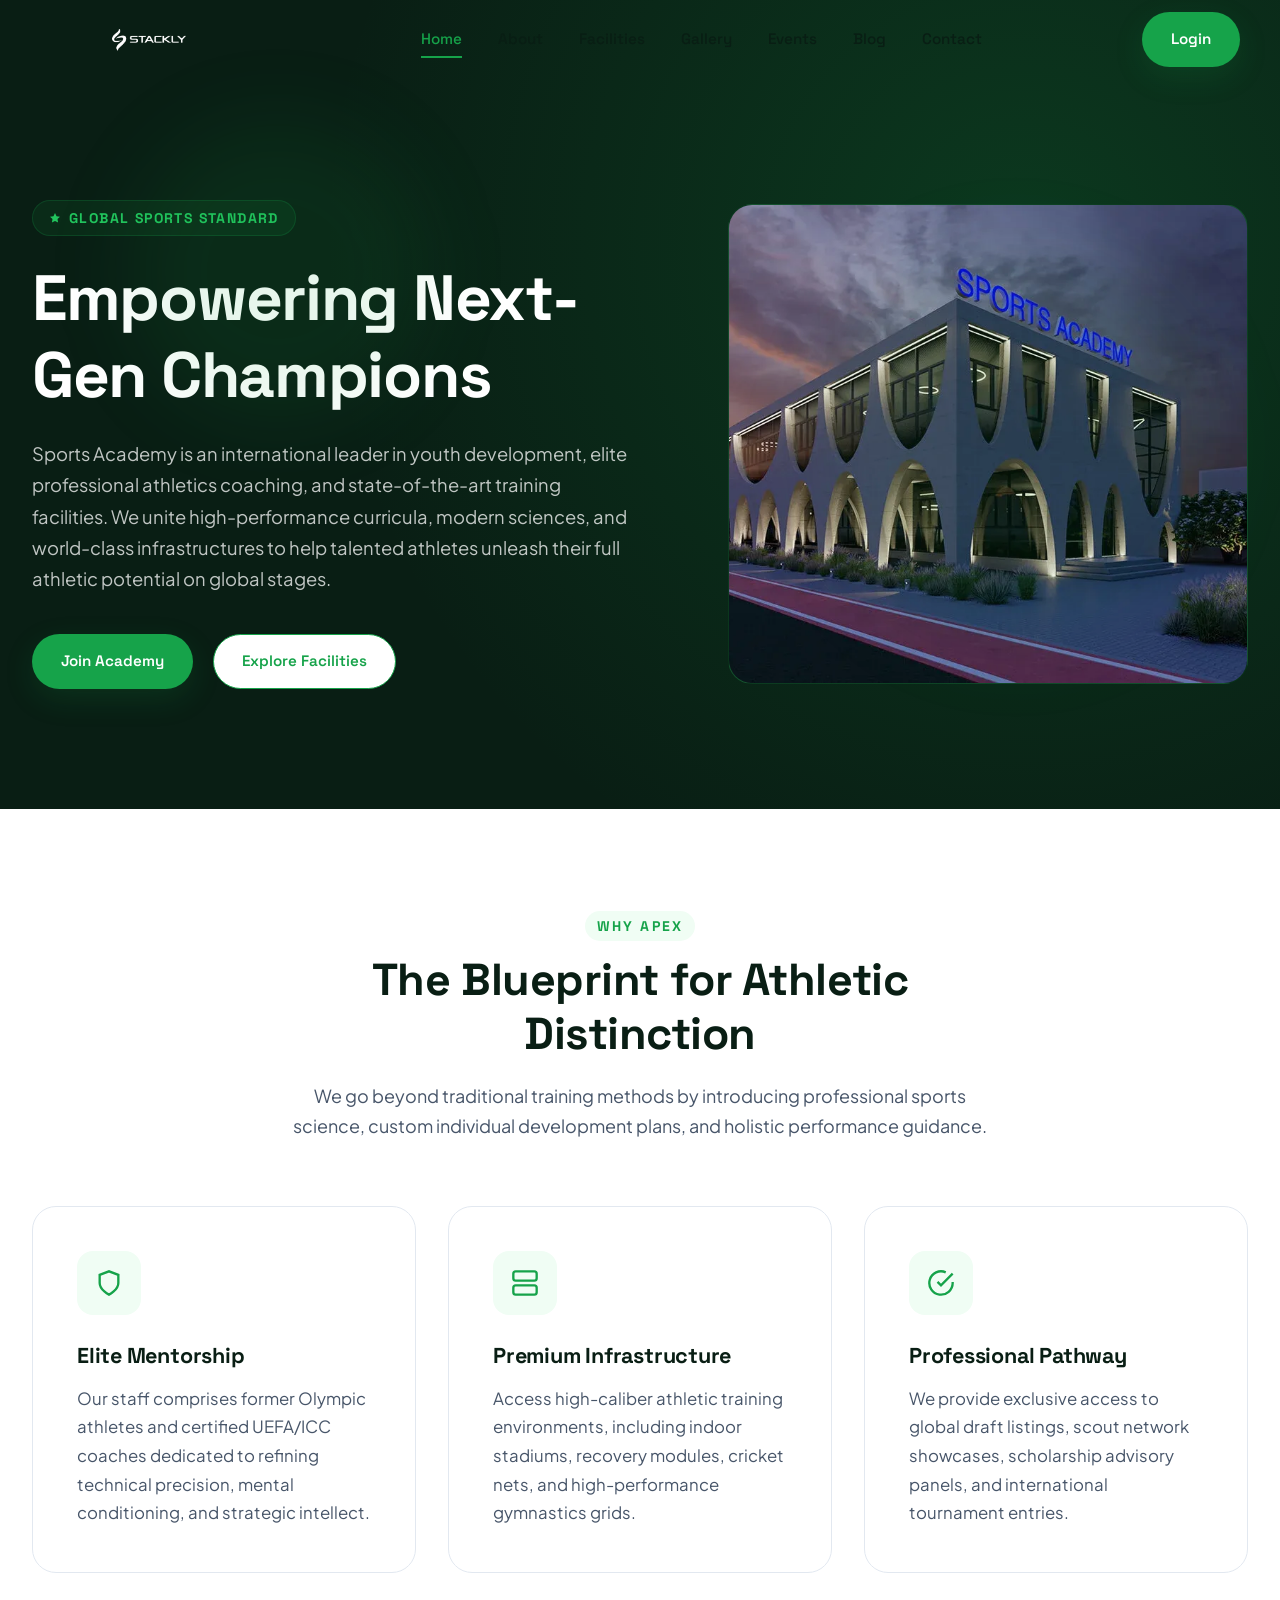
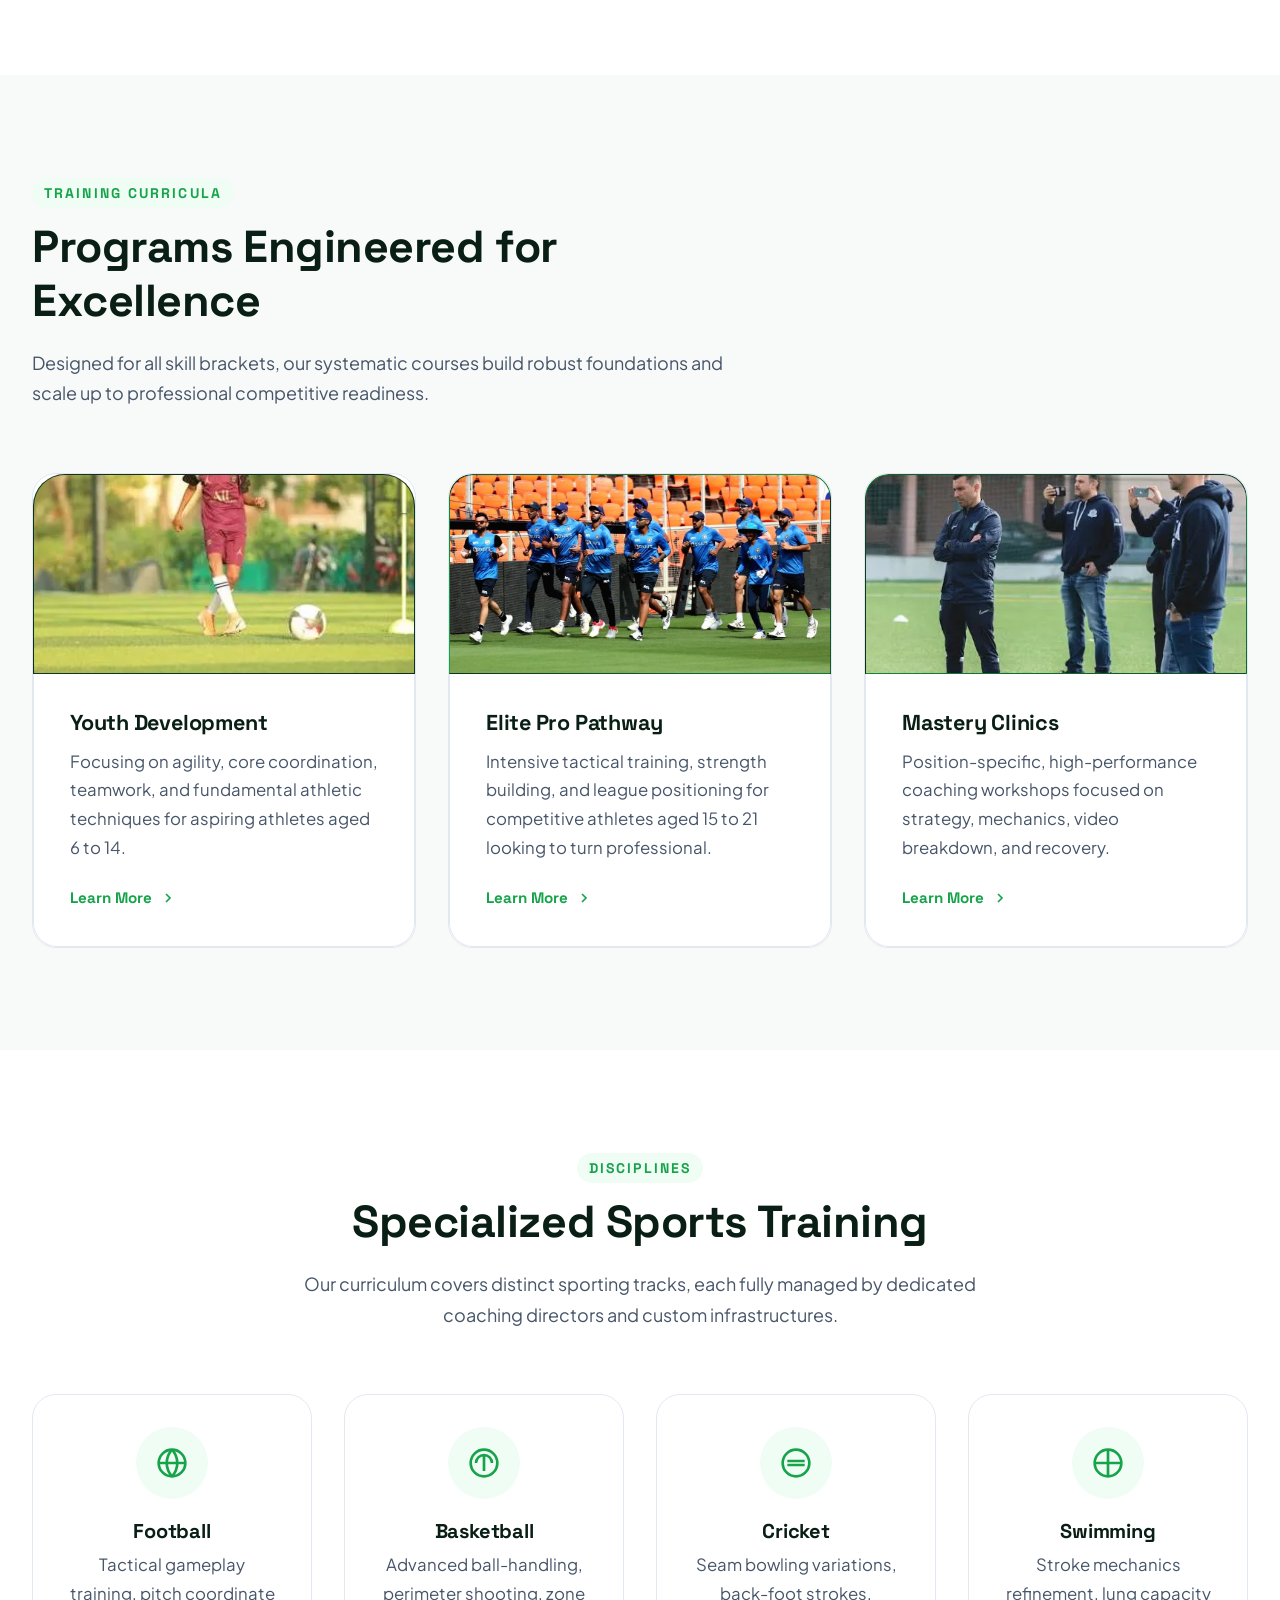
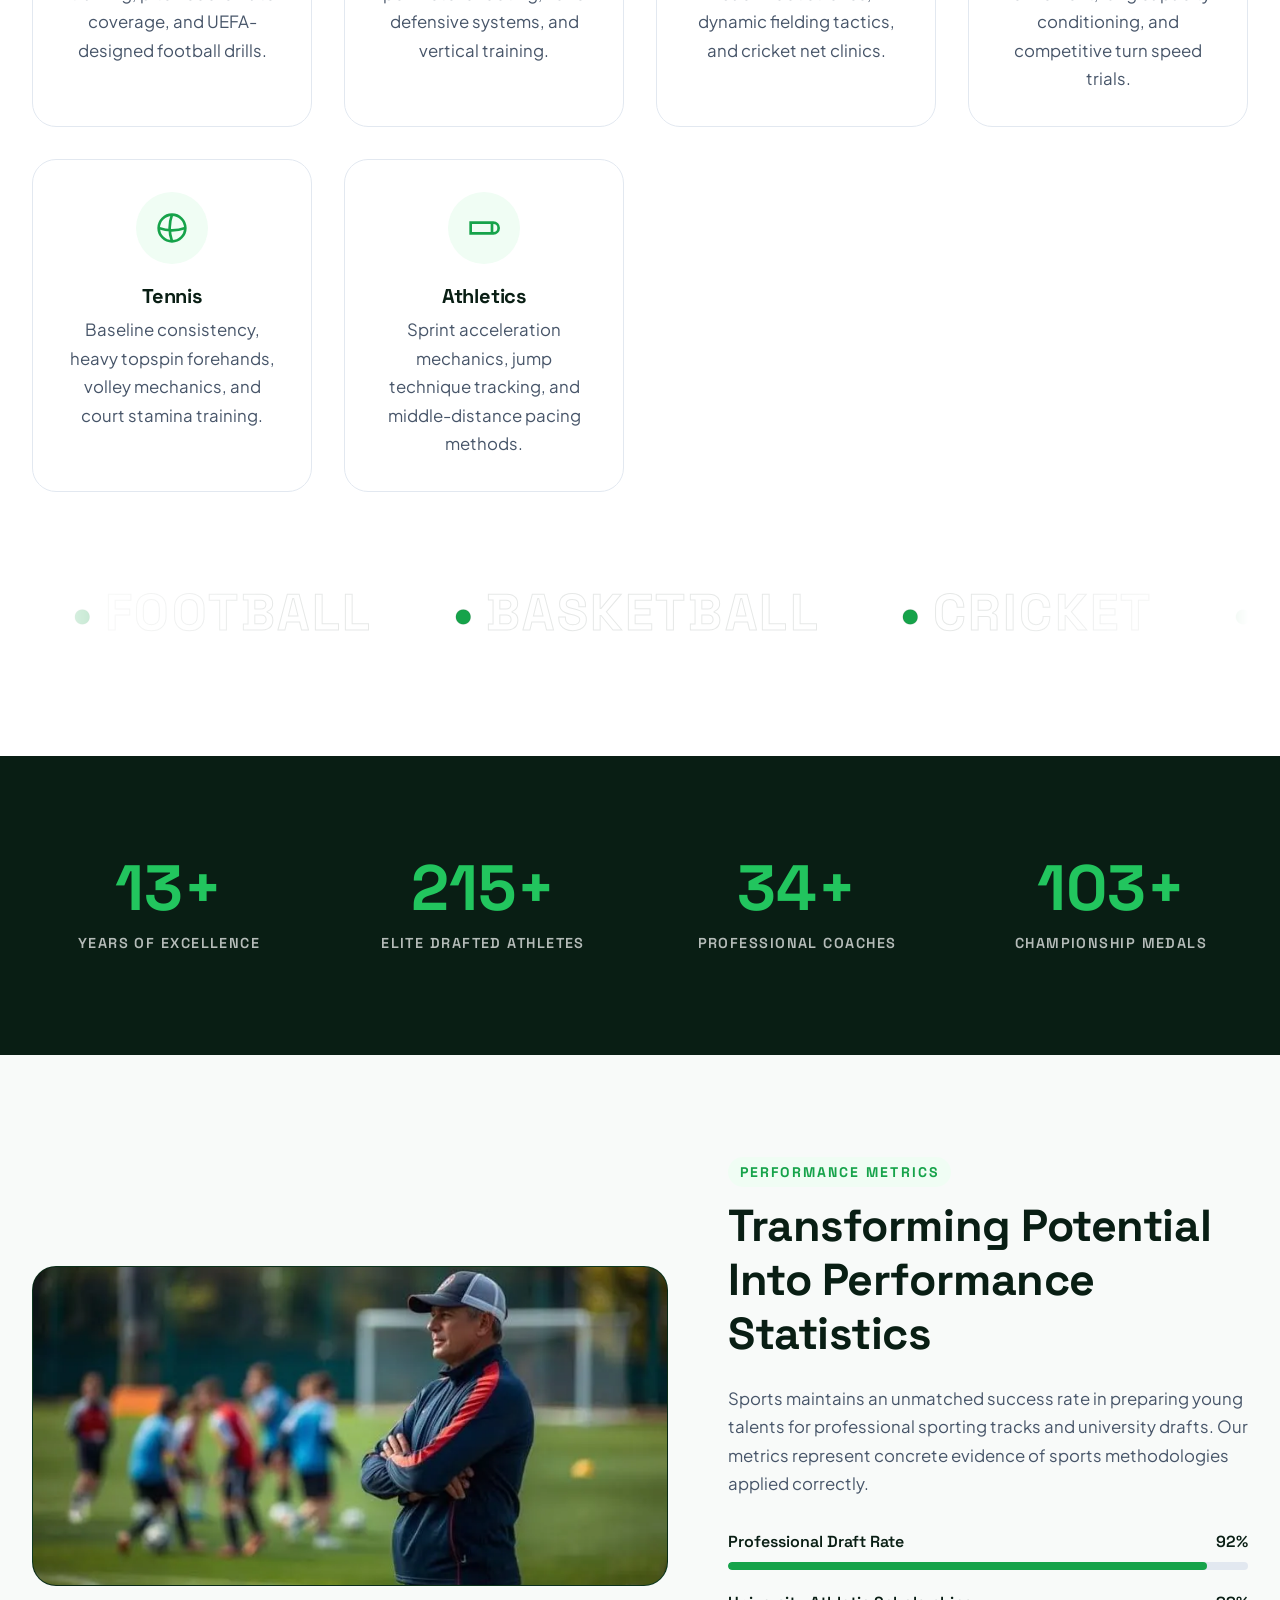
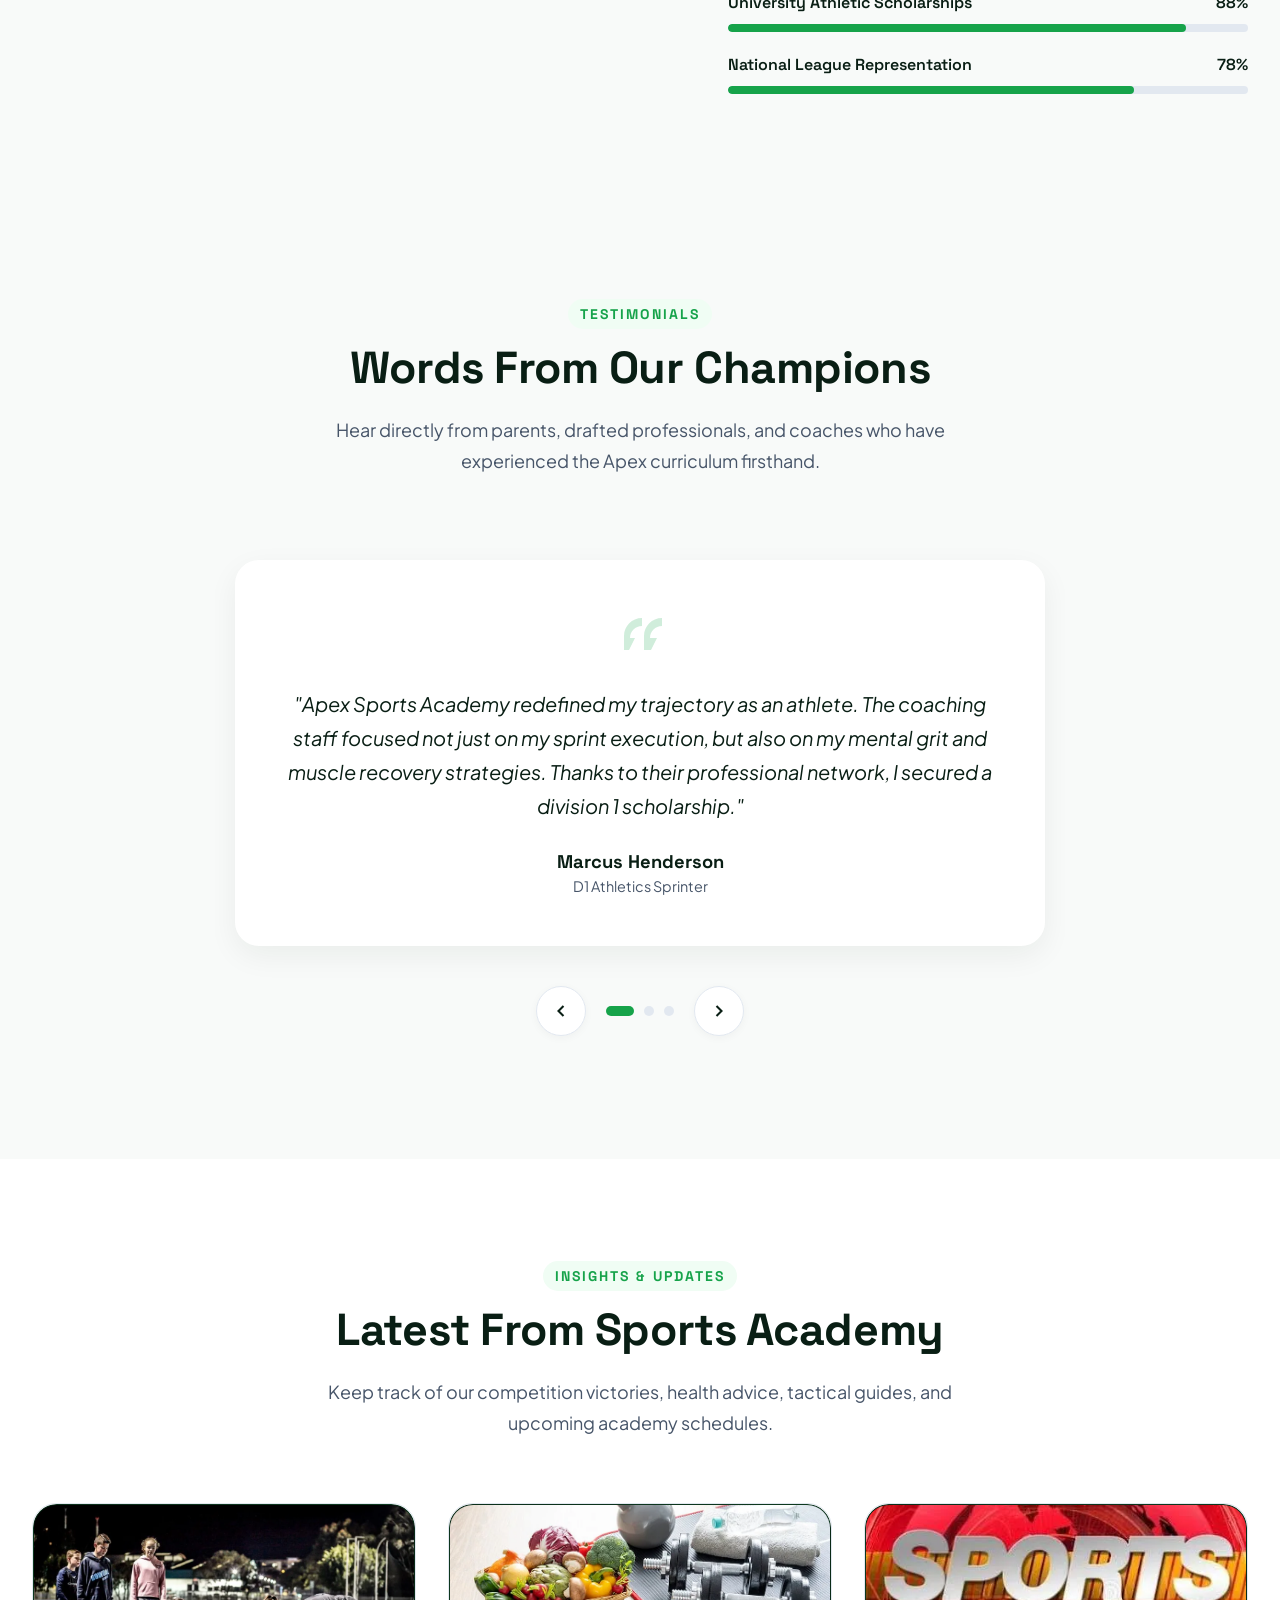
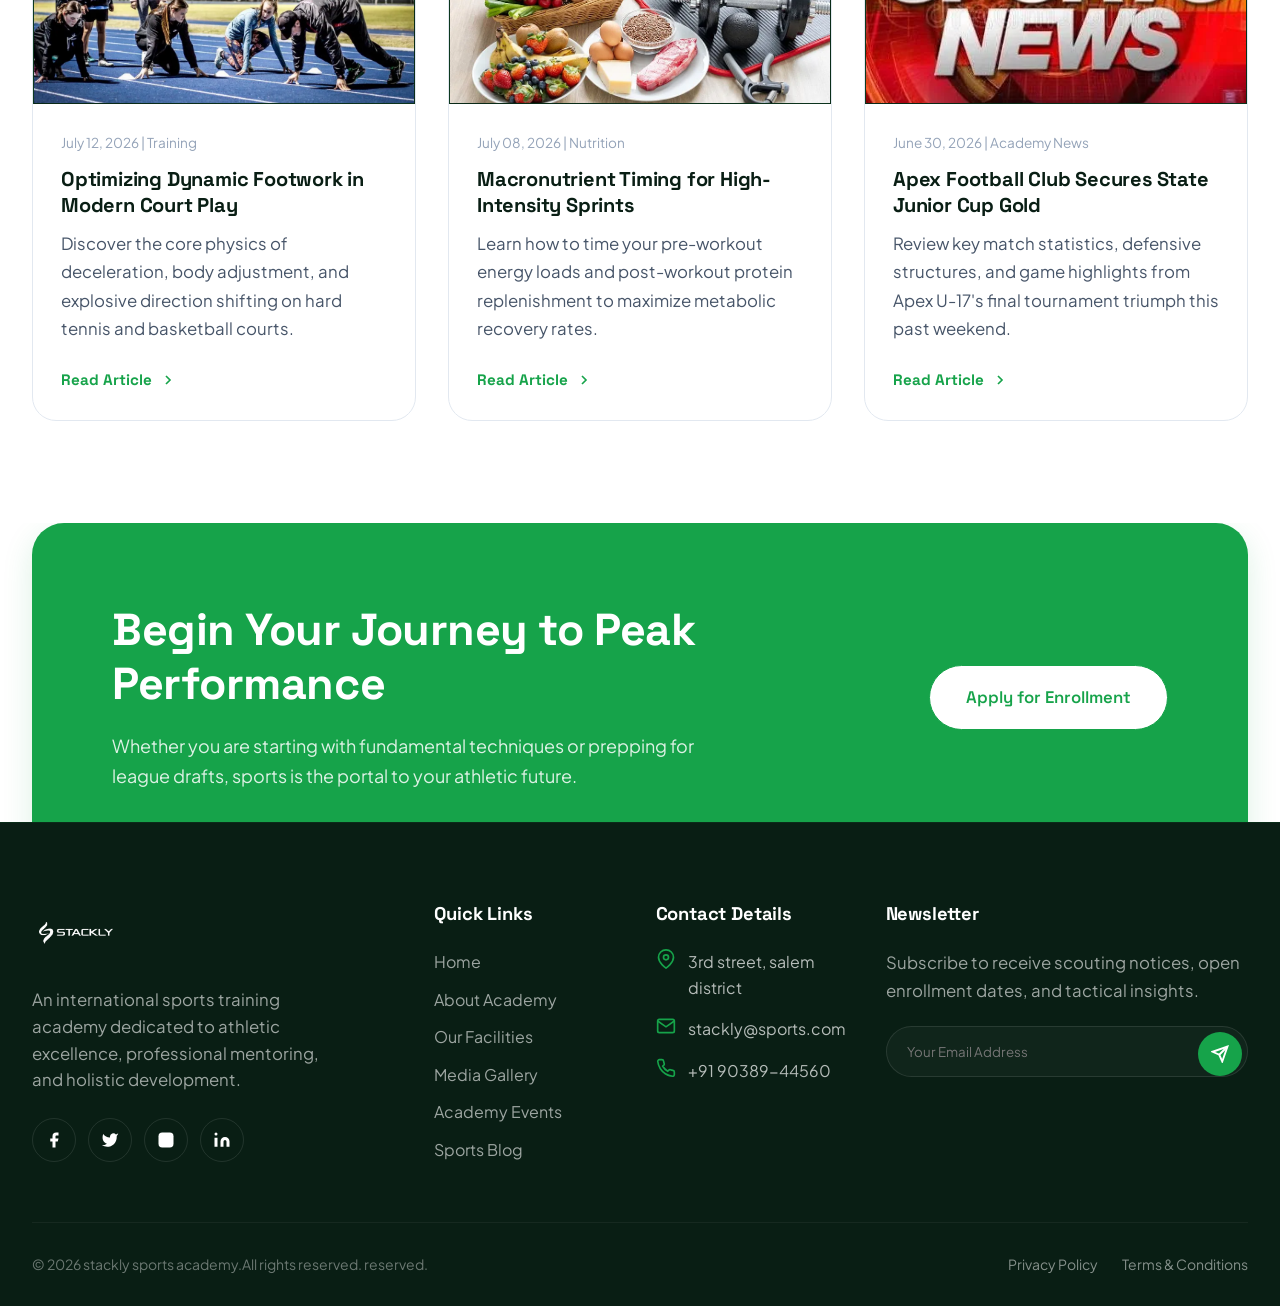
==== commit 7e448118: "add" ====
--- a/index.html
+++ b/index.html
@@ -706,7 +706,7 @@
                 <path d="M21 10c0 7-9 13-9 13s-9-6-9-13a9 9 0 0 1 18 0z" />
                 <circle cx="12" cy="10" r="3" />
               </svg>
-              <span>3rd street,Chennai,600048</span>
+              <span>3rd street, salem district</span>
             </li>
             <li class="footer-contact-item">
               <svg viewBox="0 0 24 24">
@@ -720,7 +720,7 @@
                 <path
                   d="M22 16.92v3a2 2 0 0 1-2.18 2 19.79 19.79 0 0 1-8.63-3.07 19.5 19.5 0 0 1-6-6 19.79 19.79 0 0 1-3.07-8.67A2 2 0 0 1 4.11 2h3a2 2 0 0 1 2 1.72 12.84 12.84 0 0 0 .7 2.81 2 2 0 0 1-.45 2.11L8.09 9.91a16 16 0 0 0 6 6l1.27-1.27a2 2 0 0 1 2.11-.45 12.84 12.84 0 0 0 2.81.7A2 2 0 0 1 22 16.92z" />
               </svg>
-              <span>+91 97383 46377 </span>
+              <span>+91 90389-44560 </span>
             </li>
           </ul>
         </div>
